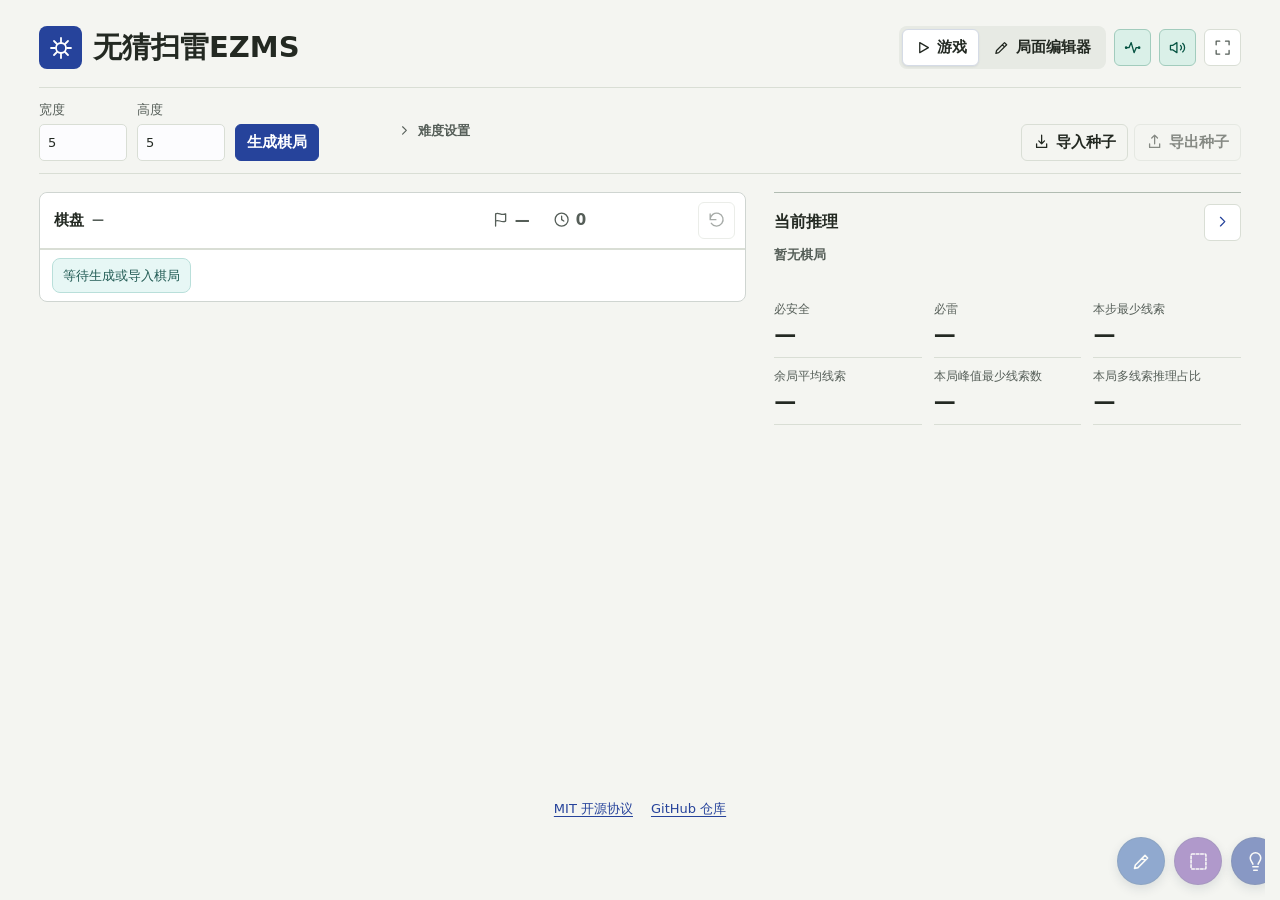
==== index.html @ 45120bab "修复推导取界代入与求解后刷新" ====
<!doctype html>
<html lang="zh-CN">
<head>
  <meta charset="utf-8">
  <meta name="viewport" content="width=device-width, initial-scale=1, viewport-fit=cover">
  <meta http-equiv="Cache-Control" content="no-store">
  <title>无猜扫雷EZMS</title>
  <link rel="icon" type="image/svg+xml" href="favicon.svg">
  <link rel="stylesheet" href="styles.css?v=20261128-3">
  <link rel="stylesheet" href="game-motion.css?v=20261127-2">
  <script defer src="region-selection.js?v=20261127-8"></script>
  <script defer src="radial-layout.js?v=20261127-10"></script>
  <script defer src="engine.js?v=20261128-1"></script>
  <script defer src="proof-format.js?v=20261128-1"></script>
  <script defer src="board-input.js?v=20261127-13"></script>
  <script defer src="position-seed.js?v=20261126-3"></script>
  <script defer src="game-feedback.js?v=20261126-8"></script>
  <script defer src="game-fullscreen.js?v=20261126-10"></script>
  <script defer src="app.js?v=20261128-7"></script>
</head>
<body>
  <svg class="symbols" xmlns="http://www.w3.org/2000/svg" aria-hidden="true">
    <symbol id="mine" viewBox="0 0 24 24"><circle cx="12" cy="12" r="5"/><path d="M12 2v4m0 12v4M2 12h4m12 0h4M5 5l3 3m8 8 3 3M5 19l3-3m8-8 3-3"/></symbol>
    <symbol id="flag" viewBox="0 0 24 24"><path d="M5 21V4c4-3 8 3 14 0v10c-6 3-10-3-14 0"/></symbol>
    <symbol id="undoIcon" viewBox="0 0 24 24"><path d="M9 14 4 9l5-5M4 9h10.5a5.5 5.5 0 0 1 0 11H11"/></symbol>
    <symbol id="redoIcon" viewBox="0 0 24 24"><path d="m15 14 5-5-5-5m5 5H9.5a5.5 5.5 0 0 0 0 11H13"/></symbol>
    <symbol id="restartIcon" viewBox="0 0 24 24"><path d="M3 12a9 9 0 1 1 1.6 5.1M3 4v8h8"/></symbol>
    <symbol id="hintIcon" viewBox="0 0 24 24"><path d="M9 18h6m-5 4h4m-5-7c0-2-3-3-3-7a6 6 0 1 1 12 0c0 4-3 5-3 7"/></symbol>
    <symbol id="play" viewBox="0 0 24 24"><path d="m8 5 12 7-12 7Z"/></symbol>
    <symbol id="clock" viewBox="0 0 24 24"><circle cx="12" cy="12" r="9"/><path d="M12 7v5l3 2"/></symbol>
    <symbol id="closeIcon" viewBox="0 0 24 24"><path d="m6 6 12 12M18 6 6 18"/></symbol>
    <symbol id="panelChevron" viewBox="0 0 24 24"><path d="M9 18l6-6-6-6"/></symbol>
    <symbol id="pen" viewBox="0 0 24 24"><path d="m4 20 4-1 11-11-3-3L5 16l-1 4Zm9-12 3 3"/></symbol>
    <symbol id="eye" viewBox="0 0 24 24"><path d="M2 12s4-6 10-6 10 6 10 6-4 6-10 6-10-6-10-6Z"/><circle cx="12" cy="12" r="2.5"/></symbol>
    <symbol id="formulaIcon" viewBox="0 0 24 24"><path d="M18 5H6l6 7-6 7h12"/></symbol>
    <symbol id="selectionIcon" viewBox="0 0 24 24"><rect x="3.5" y="3.5" width="17" height="17" rx="1" stroke-dasharray="3 2"/></symbol>
    <symbol id="selectionAddIcon" viewBox="0 0 24 24"><path d="M15 8H4v12h12v-8" stroke-dasharray="2.5 2"/><path d="M20 1v6m-3-3h6"/></symbol>
    <symbol id="selectionSubtractIcon" viewBox="0 0 24 24"><path d="M15 8H4v12h12v-8" stroke-dasharray="2.5 2"/><path d="M17 4h6"/></symbol>
    <symbol id="stepIcon" viewBox="0 0 24 24"><path d="m5 5 10 7-10 7V5Zm14 0v14"/></symbol>
    <symbol id="stopIcon" viewBox="0 0 24 24"><rect x="6" y="6" width="12" height="12"/></symbol>
    <symbol id="eraser" viewBox="0 0 24 24"><path d="m4 14 9-9a2 2 0 0 1 3 0l4 4a2 2 0 0 1 0 3l-7 7H9l-5-5Zm5-5 8 8M13 19h8"/></symbol>
    <symbol id="cursorIcon" viewBox="0 0 24 24"><path d="m4 4 7.07 17 2.51-7.39L21 11.07 4 4Z"/><path d="m13.5 13.5 6 6"/></symbol>
    <symbol id="importIcon" viewBox="0 0 24 24"><path d="M12 3v12m-4-4 4 4 4-4M5 15v5h14v-5"/></symbol>
    <symbol id="exportIcon" viewBox="0 0 24 24"><path d="M12 15V3m-4 4 4-4 4 4M5 15v5h14v-5"/></symbol>
    <symbol id="volumeOff" viewBox="0 0 24 24"><path d="m11 5-6 4H2v6h3l6 4zM16 9l5 6m0-6-5 6"/></symbol>
    <symbol id="volumeOn" viewBox="0 0 24 24"><path d="m11 5-6 4H2v6h3l6 4zm5 4a4 4 0 0 1 0 6m3-9a8 8 0 0 1 0 12"/></symbol>
    <symbol id="motionIcon" viewBox="0 0 24 24"><path d="M3 12h4l3-7 4 14 3-7h4"/><circle cx="3" cy="12" r="1"/><circle cx="21" cy="12" r="1"/></symbol>
  </svg>
  <div id="gameViewport">
  <main>
    <header>
      <h1><span class="game-emblem"><svg class="icon" aria-hidden="true"><use href="#mine"/></svg></span>无猜扫雷EZMS</h1>
      <div class="header-tools">
        <div class="mode-switch" role="group" aria-label="棋盘模式">
          <button id="gameMode" type="button" aria-pressed="true"><svg class="icon" aria-hidden="true"><use href="#play"/></svg>游戏</button>
          <button id="editMode" type="button" aria-pressed="false"><svg class="icon" aria-hidden="true"><use href="#pen"/></svg>局面编辑器</button>
        </div>
        <button id="motionToggle" class="icon-button" type="button" aria-label="动画效果" aria-pressed="true" title="关闭动画效果"><svg class="icon" aria-hidden="true"><use href="#motionIcon"/></svg></button>
        <button id="soundToggle" class="icon-button" type="button" aria-label="反馈音效" aria-pressed="true" title="关闭反馈音效"><svg class="icon" aria-hidden="true"><use href="#volumeOn"/></svg></button>
        <button id="fullscreenToggle" class="icon-button" type="button" aria-label="进入全屏" title="进入全屏" hidden><svg class="icon" viewBox="0 0 24 24" aria-hidden="true"><path d="M8 3H3v5m13-5h5v5m0 8v5h-5M8 21H3v-5"/></svg></button>
      </div>
      <span id="fullscreenStatus" role="status"></span>
    </header>

    <div class="setup-bar">
    <form id="settings" class="settings" autocomplete="off" novalidate aria-label="棋局设置">
      <label>宽度<input id="width" type="number" min="1" value="5" required></label>
      <label>高度<input id="height" type="number" min="1" value="5" required></label>
      <div class="form-actions"><button id="generate" class="primary" type="submit">生成棋局</button><button id="cancel" type="button" class="is-inactive" aria-hidden="true" disabled>取消</button></div>
      <div class="advanced" id="difficultySettings">
        <button id="difficultyToggle" type="button" aria-expanded="false" aria-controls="difficultyOptions"><svg class="icon" aria-hidden="true"><use href="#panelChevron"/></svg>难度设置</button>
        <div id="difficultyOptions" inert>
          <label title="整局各步骤经验证的最少线索数的平均值">平均最少线索下限<input id="minAverage" type="number" min="1" step="any"></label>
          <label title="最少需要三条或更多线索的步骤，占整条解法的比例">多线索步骤占比下限 (%)<input id="minMultiPercent" type="number" min="0" max="100" step="any"></label>
          <label title="至少有一步经验证需要这么多条线索">峰值线索数下限<input id="minPeakClues" type="number" min="1" step="1"></label>
        </div>
      </div>
    </form>
    <form id="editorSettings" class="settings editor-settings" autocomplete="off" aria-label="编辑器尺寸" hidden>
      <label>宽度<input id="editWidth" type="number" min="1" value="5" required></label>
      <label>高度<input id="editHeight" type="number" min="1" value="5" required></label>
      <div class="form-actions"><button type="submit">调整尺寸</button><button id="blankPosition" type="button">新建空白</button><button id="copyGamePosition" type="button">从游戏复制</button></div>
    </form>

    <div class="position-tools" role="group" aria-label="局面工具">
      <button type="button" id="importPosition"><svg class="icon" aria-hidden="true"><use href="#importIcon"/></svg>导入种子</button>
      <button type="button" id="exportPosition"><svg class="icon" aria-hidden="true"><use href="#exportIcon"/></svg>导出种子</button>
      <button type="button" id="playPosition" aria-describedby="draftMarkStatus" hidden><svg class="icon" aria-hidden="true"><use href="#play"/></svg>载入游戏</button>
    </div>
    <p id="draftMarkStatus" class="status" role="status" hidden></p>

    </div>
    <div class="layout">
      <section class="game" aria-label="扫雷棋盘">
        <div class="board-head">
          <div class="board-title"><span>棋盘</span><strong id="size">—</strong></div>
          <span class="counter" title="总雷数减去旗数"><svg class="icon" aria-hidden="true"><use href="#flag"/></svg><b id="remaining" aria-label="剩余雷数">—</b></span>
          <span id="gameTime" class="counter" title="用时（秒）"><svg class="icon" aria-hidden="true"><use href="#clock"/></svg><b id="time" aria-label="用时（秒）">0</b></span>
          <div id="markHistory" class="mark-history is-inactive" aria-hidden="true">
            <button type="button" id="undoMark" class="icon-button" title="撤销记号" aria-label="撤销记号"><svg class="icon" aria-hidden="true"><use href="#undoIcon"/></svg></button>
            <button type="button" id="redoMark" class="icon-button" title="重做记号" aria-label="重做记号"><svg class="icon" aria-hidden="true"><use href="#redoIcon"/></svg></button>
          </div>
          <button type="button" id="restart" class="icon-button" title="重开本局" aria-label="重开本局"><svg class="icon" aria-hidden="true"><use href="#restartIcon"/></svg></button>
          <div id="editTools" class="edit-tools" role="group" aria-label="编辑格子" hidden>
            <div class="mode-switch" role="group" aria-label="摆局方式">
              <button type="button" data-draft="mine" aria-pressed="true"><svg class="icon" aria-hidden="true"><use href="#mine"/></svg>标雷</button>
              <button type="button" data-draft="numbers" aria-pressed="false"><svg class="icon" aria-hidden="true"><use href="#formulaIcon"/></svg>标数字</button>
            </div>
            <div id="mineTools" class="edit-tools">
            <button type="button" data-edit="mine" aria-pressed="true"><svg class="icon" aria-hidden="true"><use href="#mine"/></svg>雷位</button>
            <button type="button" data-edit="open" aria-pressed="false"><svg class="icon" aria-hidden="true"><use href="#eye"/></svg>开格</button>
            <button type="button" data-edit="flag" aria-pressed="false"><svg class="icon" aria-hidden="true"><use href="#flag"/></svg>旗标</button>
            </div>
            <div id="numberTools" class="number-tools" hidden>
              <label>总雷数<input id="draftMines" type="number" autocomplete="off" min="0" step="1" value="0"></label>
              <div id="digitPalette" class="digit-palette" role="group" aria-label="填入数字"></div>
            </div>
          </div>
        </div>
        <div class="board-scroll" hidden>
          <div id="board" class="board" aria-label="棋盘格子" hidden></div>
        </div>
        <footer class="board-footer" tabindex="-1" aria-label="本轮状态">
          <div id="searchCard" class="board-card search-card" hidden>
            <div class="search-summary">
              <p id="status" class="status" role="status" tabindex="0"></p>
              <button id="useCandidate" type="button" aria-describedby="status candidateShortfall" disabled>停止并采用候选</button>
            </div>
            <p id="candidateShortfall" class="status" role="status" hidden></p>
          </div>
          <div id="operationCard" class="board-card operation-card">
            <p id="operationText" class="status" role="status">等待生成或导入棋局</p>
            <div id="operationRound" class="operation-round" hidden>
              <div class="round-feedback">
                <p id="roundText" class="status" role="status"></p>
                <progress id="roundProgress" max="1" value="0" aria-label="本轮确认进度"></progress>
              </div>
              <button type="button" id="commitMarks" class="primary" hidden disabled>开格并插旗</button>
            </div>
          </div>
          <dl id="selectionReadout" class="board-card selection-readout" tabindex="0" aria-label="选区信息" hidden>
            <div><dt>选区</dt><dd id="selectionTerms"></dd></div>
            <div><dt>=</dt><dd id="selectionBounds" aria-live="polite" aria-label="可能的加权雷数"></dd></div>
          </dl>
        </footer>
      </section>

      <aside class="reason-slot" aria-label="推导与推理指标">
        <button id="openReasonPanel" type="button" class="icon-button" title="展开当前推理" aria-label="展开当前推理" aria-controls="reasonStatus" aria-expanded="false" inert><svg class="icon" aria-hidden="true"><use href="#panelChevron"/></svg></button>
        <div class="reason-fold"><div class="reason-content">
        <section id="reasonStatus" class="reason-status" aria-labelledby="reason-status-title">
          <div class="reason-status-head"><h2 id="reason-status-title">当前推理</h2><div class="reason-panel-tools"><button id="expandPosition" type="button" hidden><svg class="icon" aria-hidden="true"><use href="#eye"/></svg>开扩</button><button type="button" class="icon-button" data-collapse-reason title="折叠当前推理" aria-label="折叠当前推理" aria-controls="reasonStatus" aria-expanded="true"><svg class="icon" aria-hidden="true"><use href="#panelChevron"/></svg></button></div></div>
          <p id="currentStatus" class="status" role="status">暂无棋局</p>
          <dl class="metrics current-metrics">
            <div><dt>必安全</dt><dd id="currentSafe">—</dd></div>
            <div><dt>必雷</dt><dd id="currentMines">—</dd></div>
            <div><dt id="currentClueLabel" title="红标作为已知条件，不计入线索数">本步最少线索</dt><dd id="currentClues">—</dd></div>
            <div><dt title="从当前盘面和已确认红标出发，各剩余推导步骤最少线索数的平均值">余局平均线索</dt><dd id="averageClues">—</dd></div>
            <div><dt title="从初始盘面无猜通关的回放中，各步最少线索数的最大值">本局峰值最少线索数</dt><dd id="peakClues">—</dd></div>
            <div><dt title="从初始盘面无猜通关的回放中，最少需要 3 条或更多线索的步骤占比">本局多线索推理占比</dt><dd id="multiClueRatio">—</dd></div>
          </dl>
          <p id="verificationStatus" class="muted" role="status"></p>
        </section>
        <section id="proofPane" class="proof-pane" aria-labelledby="proof-title" inert>
          <div class="panel-head"><h2 id="proof-title">推导</h2><div class="reason-panel-tools"><button type="button" class="icon-button" data-collapse-reason title="折叠推导与推理指标" aria-label="折叠推导与推理指标" aria-controls="reasonStatus proofPane" aria-expanded="true"><svg class="icon" aria-hidden="true"><use href="#panelChevron"/></svg></button><button type="button" id="closeProof" class="icon-button" title="关闭推导" aria-label="关闭推导"><svg class="icon" aria-hidden="true"><use href="#closeIcon"/></svg></button></div></div>
          <div id="proof" class="proof" aria-live="polite"></div>
        </section>
        </div></div>
      </aside>
    </div>
    <footer class="site-footer" aria-label="项目信息">
      <a href="LICENSE" target="_blank" rel="license noopener">MIT 开源协议</a>
      <a href="https://github.com/Keye3Tuido/EZMS" target="_blank" rel="noopener">GitHub 仓库</a>
    </footer>
  </main>
  <dialog id="seedDialog" aria-labelledby="seedDialogTitle">
    <div class="dialog-head"><h2 id="seedDialogTitle"></h2><button type="button" id="closeSeedDialog" class="icon-button" title="关闭" aria-label="关闭种子窗口"><svg class="icon" aria-hidden="true"><use href="#closeIcon"/></svg></button></div>
    <form id="seedForm">
      <label>局面种子<textarea id="positionSeedText" rows="4" spellcheck="false" autocomplete="off" autocapitalize="off"></textarea></label>
      <p id="seedFeedback" class="status" role="status"></p>
      <div class="dialog-actions"><button type="button" id="copyPosition">复制种子</button><button type="submit" class="primary" id="confirmImport">导入</button></div>
    </form>
  </dialog>
  <nav id="toolDock" class="tool-dock" aria-label="棋盘工具">
    <button type="button" id="markMenu" class="orb launcher" title="蓝色记号（长按清空）" aria-label="蓝色记号" aria-expanded="false" aria-controls="markFlower"><svg class="icon" aria-hidden="true"><use href="#pen"/></svg></button>
    <button type="button" id="selectionMenu" class="orb launcher" title="选区（长按清空）" aria-label="选区" aria-expanded="false" aria-controls="selectionFlower"><svg class="icon" aria-hidden="true"><use href="#selectionIcon"/></svg></button>
    <button type="button" id="reasonMenu" class="orb launcher" title="推理工具" aria-label="推理工具" aria-expanded="false" aria-controls="reasonFlower"><svg class="icon" aria-hidden="true"><use href="#hintIcon"/></svg></button>
  </nav>
  <div id="reasonFlower" class="radial flower" role="group" aria-label="推理工具" inert>
    <svg class="radial-track" viewBox="-134 -138 268 240" aria-hidden="true"><defs><linearGradient id="reasonArc" gradientUnits="userSpaceOnUse" x1="-138" y1="0" x2="138" y2="0"><stop stop-color="#4d78ec"/><stop offset=".5" stop-color="#7758d2"/><stop offset="1" stop-color="#ce6260"/></linearGradient></defs><path id="reasonTrack" pathLength="1" stroke="url(#reasonArc)"/></svg>
    <button type="button" id="focus" class="orb petal" aria-pressed="false"><svg class="icon" aria-hidden="true"><use href="#hintIcon"/></svg><span>显示线索</span></button>
    <button type="button" id="hint" class="orb petal" aria-pressed="false"><svg class="icon" aria-hidden="true"><use href="#formulaIcon"/></svg><span>显示推导</span></button>
    <button type="button" id="answers" class="orb petal" aria-pressed="false"><svg class="icon" aria-hidden="true"><use href="#eye"/></svg><span>答案</span></button>
    <button type="button" id="apply" class="orb petal"><svg class="icon" aria-hidden="true"><use href="#stepIcon"/></svg>求解一步</button>
    <button type="button" id="solve" class="orb petal"><svg class="icon" aria-hidden="true"><use href="#play"/></svg><span>自动求解</span></button>
  </div>
  <div id="selectionFlower" class="radial selection-flower" role="group" aria-label="选区工具" inert>
    <svg class="radial-track" viewBox="-134 -138 268 240" aria-hidden="true"><defs><linearGradient id="selectionArc" gradientUnits="userSpaceOnUse" x1="-65" x2="65"><stop stop-color="#8c57c9"/><stop offset="1" stop-color="#e3b238"/></linearGradient></defs><path id="selectionTrack" pathLength="1" stroke="url(#selectionArc)"/></svg>
    <button type="button" id="selectionAdd" class="orb petal" aria-label="增加选区" title="增加选区" aria-pressed="false"><svg class="icon" aria-hidden="true"><use href="#selectionAddIcon"/></svg></button>
    <button type="button" id="selectionUndo" class="orb petal" aria-label="撤销选区" title="撤销选区" disabled><svg class="icon" aria-hidden="true"><use href="#undoIcon"/></svg></button>
    <button type="button" id="selectionRedo" class="orb petal" aria-label="重做选区" title="重做选区" disabled><svg class="icon" aria-hidden="true"><use href="#redoIcon"/></svg></button>
    <button type="button" id="selectionSubtract" class="orb petal" aria-label="减去选区" title="减去选区" aria-pressed="false"><svg class="icon" aria-hidden="true"><use href="#selectionSubtractIcon"/></svg></button>
  </div>
  <div id="markFlower" class="radial marking" role="group" aria-label="蓝色记号工具" inert>
    <svg class="radial-track" viewBox="-134 -138 268 240" aria-hidden="true"><defs><linearGradient id="inkArc" gradientUnits="userSpaceOnUse" x1="0" y1="-93" x2="0" y2="55"><stop stop-color="#398dbe"/><stop offset="1" stop-color="#6754d0"/></linearGradient><linearGradient id="redInkArc" gradientUnits="userSpaceOnUse" x1="-65" x2="65"><stop stop-color="#d67089"/><stop offset="1" stop-color="#9b1e42"/></linearGradient></defs><path id="inkTrack" stroke="url(#inkArc)"/><path id="redInkTrack" d="M -54 -26 Q -32 0 0 0 T 54 -26" pathLength="1" stroke="url(#redInkArc)"/></svg>
  </div>
  </div>
</body>
</html>
---- styles.css ----
:root {
  color-scheme: light;
  scrollbar-gutter: stable both-edges;
  font: 15px/1.5 system-ui, "Microsoft YaHei UI", sans-serif;
  background: #f4f5f1;
  color: #232922;
  --paper: #fff;
  --line: #d9ded5;
  --ink: #232922;
  --muted: #555e58;
  --green: #116653;
  --action: #26439b;
  --dock-right: max(16px, env(safe-area-inset-right));
  --dock-bottom: max(15px, env(safe-area-inset-bottom));
  --amber: #a56408;
  --red: #a32b44;
}
* { box-sizing: border-box; }
body { margin: 0; min-height: 100dvh; }
button, input, select { font: inherit; }
button, select, summary { cursor: pointer; }
button, input, select { color: var(--ink); }
[hidden] { display: none !important; }
.symbols { position: absolute; width: 0; height: 0; overflow: hidden; }
.icon { width: 1.15em; height: 1.15em; fill: none; stroke: currentColor; stroke-width: 1.8; stroke-linecap: round; stroke-linejoin: round; flex: none; }
main { padding: 26px 24px 42px; margin: 0 auto; }
header { display: flex; justify-content: space-between; align-items: center; flex-wrap: wrap; gap: 14px; padding-bottom: 19px; }
h1 { display: flex; align-items: center; gap: 11px; margin: 0; font-size: 28px; line-height: 1.2; }
h1 .icon { color: var(--green); }
button { min-height: 37px; display: inline-flex; align-items: center; justify-content: center; gap: 6px; padding: 6px 11px; border: 1px solid var(--line); border-radius: 6px; background: var(--paper); font-weight: 600; }
button:hover:not(:disabled) { background-color: #eaf1ee; border-color: #afc4bb; }
button[aria-pressed="true"] { color: #075443; background: #daf0e8; border-color: #a2ccbd; }
button:disabled { cursor: default; opacity: .52; }
:focus-visible { outline: 2px solid #0e7e63; outline-offset: 2px; }
.settings { display: grid; grid-template-columns: repeat(2, minmax(62px, 1fr)) auto; align-items: end; gap: 10px; padding: 15px; background: var(--paper); border: 1px solid var(--line); border-radius: 8px; }
label { display: grid; gap: 4px; min-width: 0; color: var(--muted); font-size: 13px; }
input, select { width: 100%; min-width: 0; height: 37px; background: #f9fbfa; border: 1px solid var(--line); border-radius: 5px; padding: 5px 8px; }
input:disabled, select:disabled { color: #61736b; background: #edf1ee; }
.primary { background: var(--green); border-color: var(--green); color: white; white-space: nowrap; }
.primary:hover:not(:disabled) { background: #084838; border-color: #084838; }
.form-actions { display: flex; gap: 5px; }
.settings:not(.editor-settings) .form-actions { min-width: 140px; }
.settings:not(.editor-settings) .form-actions > button { flex: 1; }
.mode-switch, .position-tools, .edit-tools, .dialog-actions { display: flex; flex-wrap: wrap; gap: 6px; }
.position-tools { margin-top: 10px; }
.editor-settings .form-actions { flex-wrap: wrap; }
.edit-tools { flex-basis: 100%; }
dialog { width: min(540px, calc(100% - 24px)); padding: 16px; border: 1px solid var(--line); border-radius: 8px; background: var(--paper); color: var(--ink); }
dialog::backdrop { background: #222b2766; }
.dialog-head { display: flex; justify-content: space-between; align-items: center; gap: 8px; margin-bottom: 12px; }
.dialog-head h2 { margin: 0; font-size: 18px; }
.dialog-actions { justify-content: flex-end; }
dialog textarea { width: 100%; padding: 8px; border: 1px solid var(--line); border-radius: 5px; resize: vertical; font: 13px/1.5 monospace; overflow-wrap: anywhere; }
dialog .status { margin: 7px 0; }
.advanced { grid-column: 1 / -1; font-size: 13px; color: var(--muted); }
.advanced div { display: grid; grid-template-columns: repeat(3,minmax(0,1fr)); gap: 10px; margin-top: 8px; }
.settings-note { margin: 4px 0 0; color: var(--muted); font-size: 12px; }
.status { min-height: 1.5em; color: var(--muted); font-size: 13px; margin: 12px 0; overflow-wrap: anywhere; }
.status[data-tone="success"] { color: var(--green); }
.status[data-tone="error"] { color: var(--red); }
.layout { display: grid; grid-template-columns: minmax(0,1fr) minmax(275px, .53fr); gap: 24px; align-items: start; }
.game { min-width: 0; background: #e8eeeb; border: 1px solid var(--line); border-radius: 8px; }
.board-head { min-height: 56px; padding: 8px 10px 8px 14px; display: flex; align-items: center; flex-wrap: wrap; gap: 7px; border-bottom: 1px solid var(--line); background: #f6f9f7; border-radius: 8px 8px 0 0; }
.board-head strong { margin-right: auto; font-variant-numeric: tabular-nums; }
.counter { display: inline-flex; justify-content: center; align-items: center; gap: 5px; min-width: 54px; color: var(--muted); font-variant-numeric: tabular-nums; }
.counter b { min-width: 3ch; text-align: start; }
.icon-button { width: 37px; padding: 0; color: var(--muted); }
.axis { display: grid; place-items: center; color: var(--muted); font-weight: 700; }
.cell { min-width: 0; min-height: 0; padding: 0; border: 1px solid #adbbb4; font-weight: 800; font-variant-numeric: tabular-nums; user-select: none; touch-action: manipulation; }
.cell.covered { background: #cbd8d2; border-bottom: 2px solid #a7b8af; }
.cell.edit-mine { color: #9c2440; background: #f5d8df; border-color: #c98d9c; }
.cell.edit-mine:hover { background: #f1c6d1; }
.cell .edit-flag { position: absolute; top: 0; right: 0; width: 40%; height: 40%; display: grid; place-items: center; }
.cell.open { background: #f7faf8; border-color: #d2ddd7; }
.cell.first.open { box-shadow: inset 0 0 0 1px #92b8a9; }
.cell.flagged { color: var(--red); }
.cell.wrong { color: var(--red); background: #f9dce2; border-color: #d58294; }
.cell.n1 { color: #1c64a5; }
.cell.n2 { color: #1a7549; }
.cell.n3 { color: #b13f31; }
.cell.n4 { color: #583791; }
.cell.n5 { color: #8d3328; }
.cell.n6 { color: #0c7178; }
.cell.n7 { color: #433d32; }
.cell.n8 { color: #60696b; }
.cell.clue, .clue-total { outline: 2px solid var(--amber); outline-offset: -2px; background: #fff1c8; }
.cell:focus-visible { z-index: 1; outline: 2px solid #143e96; outline-offset: -2px; }
#totalMines { border-radius: 4px; }
aside { min-width: 0; }
aside section { border-top: 2px solid #b0c2b9; padding-top: 11px; }
aside section + section { margin-top: 20px; }
h2 { font-size: 16px; margin: 0 0 8px; }
.metrics { margin: 0; }
.metrics div { display: flex; justify-content: space-between; gap: 8px; border-bottom: 1px solid var(--line); padding: 6px 0; }
.metrics dt, .muted { color: var(--muted); }
.metrics dd { margin: 0; text-align: right; font-variant-numeric: tabular-nums; font-weight: 700; }
.muted { margin: 7px 0 0; font-size: 12px; }
.hint-actions { display: grid; grid-template-columns: 1fr 1fr; gap: 5px; }
.hint-actions button { min-width: 0; padding-inline: 6px; }
.proof { margin-top: 12px; min-width: 0; font-size: 13px; }
.proof-card { overflow: hidden; background: var(--paper); border: 1px solid var(--line); border-radius: 8px; }
.proof-top { padding: 12px 14px; background: #edf1ee; }
.proof-top.safe { color: #0c5d4b; background: #e3f3eb; }
.proof-top.mine { color: #81253b; background: #f8e8ec; }
.proof-top h3 { margin: 0; font-size: 19px; }
.proof-top .targets { margin-top: 7px; }
.proof-body { padding: 11px 14px 13px; }
.proof-caption { margin: 0 0 8px; color: var(--muted); font-weight: 650; }
.proof-chips, .formula { display: flex; flex-wrap: wrap; align-items: center; gap: 4px; }
.proof-chips { max-height: 115px; overflow: auto; }
.proof-cell { min-height: 0; padding: 2px 6px; border-radius: 5px; font: 600 12px/1.35 ui-monospace, "Microsoft YaHei UI", monospace; }
.proof-cell:hover { border-color: currentColor; }
.clues .proof-cell, .proof-note .proof-cell { background: #fff3d5; border-color: #e6cf9c; color: #6c410a; }
.targets .proof-cell { color: inherit; border-color: #a4bfb5; }
.mine .targets .proof-cell { border-color: #d4a2af; }
.proof-detail { padding-top: 9px; margin-top: 10px; border-top: 1px solid var(--line); }
.proof-steps { margin: 9px 0 0; padding: 0 0 0 24px; list-style: none; }
.proof-line { position: relative; padding: 4px 0; }
.equation-number { display: inline-block; min-width: 1.25em; height: 1.25em; padding-inline: .13em; border: 1px solid currentColor; border-radius: 1em; text-align: center; font: 600 10px/1.1 ui-monospace, monospace; font-variant-numeric: tabular-nums; }
.equation-marker { position: absolute; inset-inline-end: 100%; margin-inline-end: 3px; top: 8px; color: var(--muted); }
.equation-ref { white-space: nowrap; }
.proof-detail h4 { margin: 8px 0 4px; font-size: 13px; }
.formula { display: inline-flex; font-size: 15px; font-weight: 600; font-variant-numeric: tabular-nums; vertical-align: baseline; }
.formula-term { display: inline-flex; align-items: baseline; gap: 3px; }
.formula .proof-cell { color: #233e5c; background: #f0f5fb; font-size: 13px; overflow-wrap: anywhere; }
.proof-line .clue-region { gap: 3px; padding: 0; border: 0; background: transparent; }
.clue-coordinate { display: inline-grid; place-items: center; min-inline-size: 2.2em; block-size: 2.2em; padding-inline: .3em; border: 1px solid currentColor; border-radius: 50%; white-space: nowrap; }
.formula.clue-equation { padding: 2px 6px; border: 1px solid #be8b24; border-radius: 3px; background: #fff6dc; }
.clue-equation .proof-cell { background: transparent; }
.clue-region:hover .clue-coordinate, .clue-region:focus-visible .clue-coordinate { background: #f6e4ad; }
.formula .operator { white-space: nowrap; }
.formula.formula-chain { display: grid; gap: 3px; }
.formula-chain-row { display: grid; grid-template-columns: 1em minmax(0,1fr); align-items: baseline; gap: 4px; }
.formula-chain-expression { display: flex; flex-wrap: wrap; align-items: baseline; gap: 4px; overflow-wrap: anywhere; }
.formula-chain-expression .formula-term { min-width: 0; }
.formula-chain + .proof-note { display: inline-block; }
.proof-note { margin-inline-start: 9px; color: var(--muted); font-size: 11px; }
.proof-note .proof-cell { padding: 0 3px; font-size: inherit; }
.proof-note .cancellation-chip { background: #f0f3f5; border-color: #c2ccd3; color: #4c5b65; }
.proof-note .cancellation-chip[aria-pressed="true"] { background: #e1eaf4; border-color: #235ec1; color: #153e79; }

@media (max-width: 760px) {
  main { padding: 17px 12px 28px; }
  .settings { grid-template-columns: repeat(2,minmax(0,1fr)); }
  .form-actions { grid-column: 1 / -1; }
  .primary { flex: 1; }
  .layout { grid-template-columns: minmax(0,1fr); gap: 16px; }
}
@media (max-width: 420px) {
  .advanced div { grid-template-columns: repeat(2,minmax(0,1fr)); }
  .board-head { gap: 4px; padding-left: 7px; }
  .board-head strong { font-size: 13px; }
  .counter { min-width: 42px; }
}

.layout { --stage: max(240px, calc(100dvh - 315px)); }
.cell { position: relative; }
.cell.covered:not(.flagged) { touch-action: pan-x pan-y; }
.mark-history button { touch-action: none; }
.mark-history .icon { pointer-events: none; }
.board-proof { position: absolute; inset: 0; z-index: 2; width: 100%; height: 100%; overflow: visible; pointer-events: none; fill: none; stroke-linecap: round; stroke-linejoin: round; }
.board-proof path { vector-effect: non-scaling-stroke; }
.board-ink { position: absolute; inset: 0; z-index: 2; width: 100%; height: 100%; pointer-events: none; fill: none; stroke-linecap: round; stroke-linejoin: round; }
.board-ink .red { stroke: #b71b41; }
.board-ink .blue { stroke: #1753b2; }
.board:not(.writing-ink) :is(.open,.flagged) { touch-action: none; }
.board.flag-dragging, .board.flag-dragging * { touch-action: none; }
.drag-flag { position: fixed; top: 0; left: 0; z-index: 20; pointer-events: none; padding: 6px; border-radius: 6px; background: #fff; color: #a51234; box-shadow: 0 2px 12px #0c2e2833; }
.board.writing-ink .cell { cursor: crosshair; touch-action: none; }
.board.writing-ink .cell.open { cursor: default; }
.ink-glyph { fill: none; stroke: currentColor; stroke-width: 1.4; stroke-linecap: round; stroke-linejoin: round; pointer-events: none; }
.cell > .ink-glyph { position: absolute; z-index: 2; top: 50%; left: 50%; width: 70%; height: 70%; transform: translate(-50%, -50%); color: #1753b2; }
.ink-rank { color: #124baa; }
.archived-note { position: absolute; z-index: 2; top: 1px; left: 25%; width: max(5px, calc(var(--tile) * .19)); transform: translateX(-50%); fill: none; stroke: #195c39; stroke-width: 1.7; stroke-linecap: round; pointer-events: none; }
.ink-rank { position: absolute; right: 2px; bottom: 2px; font: 700 .59em/1 system-ui,sans-serif; pointer-events: none; }
.mark-history { display: flex; gap: 3px; }
.is-inactive { visibility: hidden; pointer-events: none; }
.reason-status { padding: 8px 0; }
aside .proof-pane { padding: 0; border: 1px solid var(--line); border-radius: 8px; background: var(--paper); }
.panel-head { min-height: 55px; padding: 6px 8px 6px 12px; border-bottom: 1px solid var(--line); display: flex; justify-content: space-between; align-items: center; }
.panel-head h2 { margin: 0; }
.proof { margin: 0; max-height: var(--stage); min-height: 45px; overflow: auto; overscroll-behavior: contain; }
.proof-pending { margin: 12px; color: var(--muted); }
.proof-card { border: 0; border-radius: 0; }
.proof-top { padding: 8px 12px; }
.proof-top h3 { font-size: 15px; }
.proof-chips.targets { gap: 7px; }
.proof-chips.targets .proof-cell { display: block; max-width: 100%; overflow-wrap: anywhere; text-align: left; }
.targets.safe { color: #075e4b; }
.targets.mine { color: #8f2541; }
.proof-line { padding-inline: 4px; border-radius: 4px; }
.proof-line.conclusion-safe { background: #dff2e9; border-left: 3px solid #168971; }
.proof-line.conclusion-mine { background: #f8e4eb; border-left: 3px solid #a32b44; }
.proof-line.conclusion-safe.conclusion-mine { background-color: #f1eeec; border-left-color: #168971; border-right: 3px solid #a32b44; }
.proof-line.proof-active { background-image: linear-gradient(#4067a81f,#4067a81f); box-shadow: inset 0 0 0 1px #4067a8; }
.proof-line, .proof-cell { touch-action: manipulation; }
.proof-line .proof-cell { max-width: 100%; }
.formula-term { max-width: 100%; }

.tool-dock { position: fixed; z-index: 8; bottom: var(--dock-bottom); right: var(--dock-right); display: flex; gap: 9px; pointer-events: none; }
.tool-dock button { pointer-events: auto; }
.orb { --diameter: 48px; position: relative; width: var(--diameter); height: var(--diameter); min-height: 0; padding: 2px; border-radius: 50%; font-size: 12px; line-height: 1.05; touch-action: manipulation; user-select: none; }
.tool-dock .launcher { --face: #217466; --hover: #155c51; color: #fff; border-color: #152c332e; background: var(--face); box-shadow: 0 4px 11px #182c4638; }
.tool-dock #markMenu { --face: #3465b0; --hover: #28528f; touch-action: none; }
.tool-dock #markMenu[data-red-pen] { --face: #a22648; --hover: #841b39; --hold-ink: #b52c50; --hold-track: #efbcc9; }
.tool-dock .launcher:is(:hover,[aria-expanded="true"]):not(:disabled) { background-color: var(--hover); }
.launcher .icon { width: 21px; height: 21px; }
.radial .petal { --face: #eaf5ee; --hover: #d5ece0; --diameter: 52px; flex-direction: column; gap: 3px; color: #174e46; border-color: #a9c7ba; font-size: 11px; white-space: nowrap; }
.radial .petal[aria-pressed="true"] { --face: #c2e6d6; --hover: #b5ddcb; }
.radial .petal .icon { width: 17px; height: 17px; }
.radial .black { --face: #303842; --hover: #414d5a; color: white; border-color: #303842; }
.radial .black .icon { width: 19px; height: 19px; }
.radial .mark-option { --x: 0px; --y: 0px; --face: #eff5ff; --hover: #dce9ff; --diameter: 44px; color: #204f97; border-color: #a9bfdf; font: 650 19px/1 'Arial Rounded MT Bold', Arial, sans-serif; }
.radial .mark-option[aria-pressed="true"] { --face: #3465b0; --hover: #28528f; color: white; border-color: #284e8d; }
.radial[data-red-pen] .mark-option { --face: #fff0f3; --hover: #f8dce5; color: #9b1e42; border-color: #e3a5b7; }
.radial[data-red-pen] .mark-option[aria-pressed="true"] { --face: #a22648; --hover: #841b39; color: white; border-color: #841b39; }
.radial .mark-option:is([data-ink="+"],[data-ink="−"]) { touch-action: none; }
.mark-option .ink-glyph { width: 20px; height: 20px; }
.mark-option sub { position: absolute; bottom: 6px; right: 5px; font-size: .59em; }
.holding::after {
  content: ''; position: absolute; inset: -5px; border-radius: inherit; pointer-events: none;
  background: conic-gradient(var(--hold-ink, #275ed4) var(--hold-progress, 0deg), var(--hold-track, #c0d1f5) 0);
  mask: radial-gradient(farthest-side, transparent calc(100% - 4px), black calc(100% - 3px));
}

main {
  display: flex;
  flex-direction: column;
  min-height: 100dvh;
  max-width: 1600px;
  padding-bottom: max(82px, env(safe-area-inset-bottom));
}
main > * { flex-shrink: 0; }
.site-footer {
  display: flex;
  flex-wrap: wrap;
  justify-content: center;
  gap: 8px 18px;
  margin-top: auto;
  padding-top: 20px;
  font-size: 13px;
}
.site-footer a { color: var(--action); text-underline-offset: 3px; }
header { padding-bottom: 18px; }
h1 { font-size: 29px; font-weight: 850; }
.game-emblem { display: grid; place-items: center; width: 43px; height: 43px; border-radius: 8px; color: #fff; background: var(--action); }
h1 .game-emblem .icon { width: 24px; height: 24px; color: inherit; }
.header-tools { display: flex; flex-wrap: wrap; gap: 8px; align-items: center; }
.mode-switch { flex-wrap: nowrap; gap: 2px; padding: 3px; background: #e7eae4; border-radius: 8px; }
.mode-switch button { min-height: 34px; background: transparent; border-color: transparent; white-space: nowrap; }
.mode-switch button[aria-pressed="true"] { color: var(--ink); background: var(--paper); border-color: #d5dbe6; box-shadow: 0 1px 2px #18224515; }

.primary { background: var(--action); border-color: var(--action); }
.primary:hover:not(:disabled) { background: #19347e; border-color: #19347e; }
.setup-bar { display: flex; flex-wrap: wrap; justify-content: space-between; align-items: end; gap: 9px 18px; padding: 12px 0; margin-bottom: 18px; border-block: 1px solid var(--line); }
.settings { position: relative; grid-template-columns: repeat(2,minmax(60px,88px)) auto minmax(0,1fr); background: transparent; border: 0; padding: 0; }
.advanced { grid-column: auto; align-self: center; z-index: 4; }
#difficultyToggle { padding: 6px 8px; background: transparent; border-color: transparent; color: inherit; }
#difficultyToggle:hover { background: #e3ede7; }
#difficultyToggle[aria-expanded='true'] .icon { rotate: 90deg; }
#difficultyOptions {
  position: absolute;
  z-index: 8;
  top: calc(100% + 7px);
  inset-inline-start: 0;
  width: min(100%, 620px);
  margin: 0;
  padding: 14px;
  border: 1px solid var(--line);
  border-radius: 8px;
  background: var(--paper);
  box-shadow: 0 16px 38px #18224524, 0 2px 8px #18224512;
}
input, select { background: #fcfcfe; }
.position-tools { margin: 0; }
#draftMarkStatus { flex-basis: 100%; margin: 0; }
.position-tools button { background: transparent; }
.position-tools button:hover:not(:disabled) { background: var(--paper); }
.layout {
  --reason-gap: clamp(14px, 3%, 28px);
  --reason-width: max(310px, calc((100% - var(--reason-gap)) * .39759));
  gap: var(--reason-gap);
  grid-template-columns: minmax(0, 1fr) minmax(0, var(--reason-width));
}
.game { background: var(--paper); border-color: #cfd5d1; overflow: hidden; }
.board-head { background: var(--paper); padding-block: 9px; }
.board-title { display: flex; align-items: center; gap: 8px; margin-inline-end: auto; font-weight: 750; }
.board-title strong { color: var(--muted); font-size: 12px; font-weight: 600; }
.board-scroll {
  --board-pad-top: 18px;
  --board-pad-bottom: 24px;
  --board-pitch-limit: 22cqw;
  container-type: inline-size;
  overflow: auto;
  min-height: 150px;
  max-height: var(--stage);
  padding: var(--board-pad-top) 12px var(--board-pad-bottom);
  background: #e7ebef;
}
.board {
  --axis-min: 22px;
  --axis-scale: .4;
  --board-height: calc(var(--stage) - var(--board-pad-top) - var(--board-pad-bottom));
  /* 每格含一个间隙。宽高分别为坐标轴和方格留空间，超大棋盘可滚动。 */
  --pitch: max(12px, min(
    var(--board-pitch-limit),
    calc((100cqw - var(--axis-min)) / var(--cols)),
    calc(100cqw / (var(--cols) + var(--axis-scale))),
    calc((var(--board-height) - var(--axis-min)) / var(--rows)),
    calc(var(--board-height) / (var(--rows) + var(--axis-scale)))
  ));
  --axis: max(var(--axis-min), calc(var(--pitch) * var(--axis-scale)));
  --grid-gap: calc(var(--pitch) * .067);
  --tile: calc(var(--pitch) - var(--grid-gap));
  position: relative;
  isolation: isolate;
  display: grid;
  grid-template-columns: var(--axis) repeat(var(--cols),var(--tile));
  grid-template-rows: var(--axis);
  grid-auto-rows: var(--tile);
  gap: var(--grid-gap);
  width: max-content;
  margin: 0 auto;
}
.axis { font-size: max(10px, calc(var(--pitch) * .185)); }
.cell { --press: .92; border-radius: max(2px, calc(var(--tile) * .09)); font-size: max(5px, calc(var(--tile) * .375)); }
.cell .icon { width: min(80%, calc(var(--tile) * .375)); height: min(80%, calc(var(--tile) * .375)); }
.cell.covered { background: #c6d0e4; border: 1px solid #98a7c1; box-shadow: inset 0 -3px #aab8d2; }
.cell.covered:hover:not(:is(.clue,.edit-mine,.target-safe,.target-mine,.proof-preview)) { background: #d6dfef; }
.cell.open { background: #fff; border-color: #c8d1df; }
.cell.open:hover:not(:is(.clue,.edit-mine,.target-safe,.target-mine,.proof-preview)) { background: #f1f5ff; }
.cell.first.open { box-shadow: inset 0 0 0 1px #a6b5cf; }
.cell.flagged:not(.edit-mine) { color: #a02443; }
.cell.flagged > .icon { fill: #b73f5b32; }
.board-footer { display: grid; justify-items: start; grid-template-columns: minmax(0,1fr); gap: 8px; padding: 8px 12px; border-top: 1px solid var(--line); }
.board-footer:not(:has(> :not([hidden]))) { padding: 0; border: 0; }
.board-footer:focus { outline: none; }
.board-card {
  inline-size: fit-content;
  max-inline-size: 100%;
  min-inline-size: 0;
  padding: 7px 10px;
  border: 1px solid var(--card-line);
  border-radius: 8px;
  background: var(--card-bg);
  color: var(--card-ink);
  overflow-wrap: anywhere;
}
.board-card .status { min-height: 0; margin: 0; color: inherit; }
.board-card .status[data-tone='success'] { color: var(--green); }
.board-card .status[data-tone='error'] { color: var(--red); }
.search-card { --card-bg: #fff7db; --card-line: #e8d698; --card-ink: #614b1a; }
.operation-card { --card-bg: #e7f7f5; --card-line: #b9dfda; --card-ink: #235c55; }
.selection-readout { --card-bg: #f4effb; --card-line: #d9c9ec; --card-ink: #33234a; }
.search-summary { display: grid; grid-template-columns: minmax(0,1fr); align-items: center; gap: 8px; }
.search-summary:has(#useCandidate:not(:disabled)) { grid-template-columns: minmax(0,1fr) auto; }
.operation-round { display: flex; flex-wrap: wrap; align-items: center; gap: 4px 8px; }
#status, .round-feedback { min-inline-size: 0; }
#candidateShortfall { margin-top: 3px; color: #804920; font-weight: 600; }
:where(#useCandidate, #commitMarks) { font-size: 13px; }
#useCandidate:disabled { display: none; }
#operationText:not([hidden]) + .operation-round { margin-top: 4px; }
.selection-readout { margin: 0; font: 600 13px/1.45 ui-monospace, Consolas, monospace; }
.selection-readout > div { display: grid; grid-template-columns: 2.25em minmax(0,1fr); gap: 4px; padding-block: 1px; }
.selection-readout dt { color: #604877; }
.selection-readout dd { margin: 0; max-block-size: 4lh; overflow: auto; scrollbar-width: thin; }
.selection-token { display: inline-block; max-width: 100%; padding-inline: 4px; border-radius: 4px; color: #482368; background: #e9dcf8; }
.selection-token.negative { color: #674b0b; background: #faecc0; }
.selection-token.clue-token { min-inline-size: 1.7em; border: 1px solid currentColor; border-radius: 50%; text-align: center; white-space: nowrap; }
.selection-token:is(:hover,:focus-visible) { outline: 1px solid currentColor; outline-offset: -1px; }

#roundText[data-complete] { color: var(--green); font-weight: 680; }
#operationText[data-tone='rejected'] { color: #8e1634; font-weight: 750; }
#roundProgress { display: block; appearance: none; width: min(100%,14rem); height: 4px; margin-top: 6px; overflow: hidden; border: 0; border-radius: 3px; background: #e6eae4; }
#roundProgress::-webkit-progress-bar { background: transparent; }
#roundProgress::-webkit-progress-value { background: #a8425b; border-radius: inherit; }
#roundProgress::-moz-progress-bar { background: #a8425b; border-radius: inherit; }
#roundProgress[data-complete]::-webkit-progress-value { background: var(--green); }
#roundProgress[data-complete]::-moz-progress-bar { background: var(--green); }
.tile-effect { position: absolute; inset: 0; border-radius: inherit; pointer-events: none; }
.tile-effect[data-effect='ink'] { background: #b91d4233; box-shadow: inset 0 0 0 2px #af1d42; }
.tile-effect[data-effect='blue'] { background: #2255bd38; box-shadow: inset 0 0 0 2px #2255bd; }
.tile-effect[data-effect='rejected'] { z-index: 3; inset: -1px; box-shadow: inset 0 0 0 3px #ac153b, 0 0 0 1px #fff; }
.tile-effect[data-effect='rejected']::after { content: '!'; position: absolute; top: 0; right: 0; width: clamp(9px, calc(var(--tile) * .36), 18px); aspect-ratio: 1; display: grid; place-items: center; border-radius: 3px; background: #ac153b; color: #fff; font: 800 clamp(8px, calc(var(--tile) * .28), 13px)/1 system-ui, sans-serif; }
.tile-effect[data-effect='open'] { background: #c6d0e4; box-shadow: inset 0 0 0 1px #98a7c1, inset 0 -3px #aab8d2; }
.cell.edit-mine { background: #f5d8df; border-color: #c98d9c; }
.cell.clue { background: #fff1c8; }
.cell.target-safe:not(.proof-preview) { outline: 3px solid #168971; outline-offset: -3px; background: repeating-linear-gradient(135deg,#16897120 0 2px,transparent 2px 7px), #d3ede1; box-shadow: inset 0 -3px #16897140; }
.cell.target-mine:not(.proof-preview) { outline: 3px solid #a32b44; outline-offset: -3px; background: repeating-linear-gradient(45deg,#a32b4424 0 2px,transparent 2px 7px), #f7e0e5; box-shadow: inset 0 -3px #a32b4440; }
.cell.target-safe:not(.proof-preview) { background-color: color-mix(in srgb,#d3ede1,#168971 var(--hint-depth,0%)); }
.cell.target-mine:not(.proof-preview) { background-color: color-mix(in srgb,#f7e0e5,#a32b44 var(--hint-depth,0%)); }
.cell:focus-visible { outline: 2px solid #143e96; outline-offset: -2px; }
.cell.proof-preview { outline: none; box-shadow: none; }
.reason-status { border-top: 1px solid #b1bcb2; padding-top: 11px; }
.reason-slot { position: relative; overflow-anchor: none; }
.reason-content { position: relative; min-width: 0; min-height: 0; }
.reason-panel-tools { display: flex; align-items: center; gap: 6px; }
.reason-collapsed { --reason-width: 37px; }
#openReasonPanel { position: absolute; z-index: 1; inset: 0 0 auto auto; }
#openReasonPanel .icon { rotate: 180deg; }
.reason-content > .proof-pane { margin-top: 0; }
.reason-content > .proof-pane:not(.is-open),
.show-proof .reason-content > .reason-status {
  position: absolute;
  inset: 0 0 auto;
}
.proof-detail-toggle { color: var(--green); border: 0; background: transparent; padding-inline: 0; }
.reason-status-head { display: flex; align-items: center; justify-content: space-between; gap: 6px; min-height: 37px; }
.reason-status-head h2 { margin: 0; }
.reason-status-head button { color: var(--action); }
#currentStatus { min-height: 3em; margin: 4px 0 10px; font-weight: 600; }
.reason-status[data-state="deducible"] #currentStatus { color: var(--green); }
.reason-status[data-state="blocked"] #currentStatus { color: #81500c; }
.reason-status[data-state="invalid"] #currentStatus { color: var(--red); }
.current-metrics { display: grid; grid-template-columns: repeat(3,minmax(0,1fr)); gap: 3px 12px; margin-bottom: 13px; }
.current-metrics div { display: grid; grid-template-rows: 1fr auto; gap: 0; justify-content: stretch; min-width: 0; }
.current-metrics dt { font-size: 12px; }
.current-metrics dd { text-align: left; font-size: 22px; }
#verificationStatus { min-height: 1.5em; margin: 0; font-size: 13px; }
.edit-tools > .mode-switch { align-self: start; }
.number-tools { display: flex; flex-wrap: wrap; align-items: end; gap: 8px; flex-basis: 100%; }
.number-tools label { width: 68px; }
.digit-palette { display: grid; grid-template-columns: repeat(5, 32px); gap: 4px; }
.digit-tool { min-height: 33px; width: 32px; padding: 0; font-variant-numeric: tabular-nums; }
@media (min-width: 620px) { .digit-palette { grid-template-columns: repeat(10, 32px); } }
@media (max-width: 760px) {
  main { padding-top: 14px; padding-inline: 12px; }
  h1 { font-size: 24px; }
  .game-emblem { width: 36px; height: 36px; }
  .settings { grid-template-columns: repeat(2,minmax(0,1fr)) auto; }
  .setup-bar .settings { width: 100%; }
  .settings .form-actions { grid-column: auto; }
  .advanced { grid-column: 1 / -1; }
  .editor-settings .form-actions { grid-column: 1 / -1; }
  .current-metrics { gap: 4px; }
  .current-metrics dd { font-size: 18px; }
}
@media (max-width: 420px) {
  .header-tools { gap: 4px; }
  .header-tools .mode-switch button { padding-inline: 7px; }
  .header-tools .icon-button { flex: none; width: 34px; }
  .board-head .icon-button { width: 32px; min-height: 32px; }
}
/* Match the layout used by syncReasonLayout(), including phones in landscape. */
@media (max-width: 760px), (pointer: coarse) and (max-width: 1000px) {
  :root:not([data-fullscreen-mode]) .layout {
    --stage: max(180px, calc(100dvh - 400px));
  }
  .layout { grid-template-columns: minmax(0,1fr); gap: 13px; }
  .reason-slot { min-height: 43px; }
  #openReasonPanel { top: 6px; }
  #openReasonPanel .icon { rotate: 90deg; }
  #reasonStatus [data-collapse-reason] .icon { rotate: -90deg; }
  .show-proof .reason-content > .reason-status { position: relative; inset: auto; }
  .proof-pane [data-collapse-reason] { display: none; }
}

#gameViewport > .proof-pane {
  position: fixed;
  z-index: 9;
  inset: max(var(--proof-top, 12px), env(safe-area-inset-top)) auto auto max(12px, env(safe-area-inset-left));
  display: flex;
  flex-direction: column;
  width: min(560px, calc(100% - max(12px, env(safe-area-inset-left)) - max(var(--proof-right, 12px), env(safe-area-inset-right))));
  max-height: min(max(110px, 55dvh), var(--proof-room, 55dvh));
  border: 1px solid var(--line);
  border-radius: 8px;
  background: var(--paper);
  box-shadow: 0 8px 28px #182c4633;
  overflow: hidden;
}
#gameViewport > .proof-pane .panel-head { flex: none; }
#gameViewport > .proof-pane .proof { min-height: 0; max-height: none; }
#gameViewport > .proof-pane.under-tools { z-index: 6; }
#gameViewport > .proof-pane.under-tools .panel-head { flex-direction: row-reverse; }
.radial {
  position: fixed;
  z-index: 7;
  left: 0;
  top: 0;
  width: 0;
  height: 0;
  pointer-events: none;
}
.marking:not([data-red-pen]) #redInkTrack,
.marking[data-red-pen] #inkTrack { display: none; }
.radial-track {
  position: absolute;
  width: 268px;
  height: 240px;
  left: -134px;
  top: -138px;
  overflow: visible;
  fill: none;
  stroke-width: 3;
  stroke-linecap: round;
  transform-origin: 134px 138px;
}
.radial .orb {
  position: absolute;
  left: 0;
  top: 0;
  background-color: var(--face);
  box-shadow: 0 3px 10px #143c3726;
}
.radial .orb:hover:not(:disabled) { background-color: var(--hover); }
.tool-dock .launcher { --face: #26439b; --hover: #19347e; }
.tool-dock #selectionMenu { --face: #7146aa; --hover: #613694; touch-action: none; }
.radial .petal { --face: #f8f8ff; --hover: #e6ebfb; color: #263970; border-color: #bac5e3; }
.radial .petal[aria-pressed='true'] { --face: #dce7ff; --hover: #cddcff; }
.selection-flower .petal { --diameter: 50px; }
.selection-flower .petal .icon { width: 24px; height: 24px; }
.selection-flower #selectionAdd { --face: #f5effc; --hover: #ebdefa; color: #5f3593; border-color: #bda2dd; }
.selection-flower #selectionSubtract { --face: #fff9e9; --hover: #faedc6; color: #775407; border-color: #d8bc70; }
.selection-flower #selectionAdd[aria-pressed='true'] { --face: #7146aa; --hover: #613694; color: #fff; border-color: #613694; }
.selection-flower #selectionSubtract[aria-pressed='true'] { --face: #8a620e; --hover: #745209; color: #fff; border-color: #745209; }
.board.selecting .cell { cursor: crosshair; }

/* Concrete formula element hover: blue border plus the requested green line
   shadow. This rule wins over answer/deduction colors while the pointer is on
   a formula element. */
#totalMines.proof-hover {
  z-index: 3;
  outline: 3px solid #2466cf !important;
  outline-offset: -3px;
  border-color: #2466cf !important;
  background:
    repeating-linear-gradient(135deg, #16897142 0 2px, transparent 2px 7px),
    #cfe3ff !important;
  color: #153e79;
  box-shadow: inset 0 0 0 1px #ffffffbd, 0 0 0 3px #2466cf38;
}
.board-proof :is(.positive,.selection-positive) { fill: #a975e9; fill-opacity: .38; }
.board-proof :is(.negative,.selection-negative) { fill: #f1ce46; fill-opacity: .44; }
.board-proof :is(.positive-shade,.selection-positive-shade) { fill: #7b35c2; }
.board-proof :is(.negative-shade,.selection-negative-shade) { fill: #a87909; }
.board-proof .element-shade { fill: #2466cf; }
.board-proof .cancelled { fill: #8799a6; fill-opacity: .32; }
.board-proof .element { fill: #91c0ff; fill-opacity: .52; }
.board-proof .element-hatch { fill: url(#proof-hatch); }
#proof-hatch rect { fill: #168971; fill-opacity: .36; }
.board-proof .boundary { fill: none; stroke-width: max(1.25px, calc(var(--tile) * .036)); }
.board-proof .boundary:is(.positive,.selection-positive) { stroke: #7b35c2; }
.board-proof .boundary:is(.negative,.selection-negative) { stroke: #a87909; }
.board-proof .boundary.cancelled { stroke: #697781; stroke-opacity: .78; }
.board-proof .boundary.element { stroke: #2466cf; }

#fullscreenToggle { flex: none; }
@media (pointer: coarse) and (max-width: 420px) {
  .header-tools .mode-switch .icon { display: none; }
}

#fullscreenStatus {
  position: absolute;
  inset: calc(100% + 4px) 0 auto auto;
  max-width: 100%;
  font-size: 13px;
  pointer-events: none;
}
#fullscreenStatus:not(:empty) {
  padding: 6px 10px;
  border: 1px solid var(--line);
  border-radius: 8px;
  background: #fff;
  box-shadow: 0 3px 10px #151e241a;
}

:root[data-fullscreen-mode] { overflow: hidden; scrollbar-gutter: auto; }
[data-fullscreen-mode] #gameViewport {
  --view-width: 100dvw;
  --view-height: 100dvh;
  --safe-top: env(safe-area-inset-top);
  --safe-right: env(safe-area-inset-right);
  --safe-bottom: env(safe-area-inset-bottom);
  --safe-left: env(safe-area-inset-left);
  --dock-right: max(16px, var(--safe-right));
  --dock-bottom: max(15px, var(--safe-bottom));
  position: fixed;
  inset: 0 auto auto 0;
  width: var(--view-width);
  height: var(--view-height);
  overflow: hidden;
  background: #f4f5f1;
}
[data-fullscreen-mode] main {
  position: relative;
  min-height: 0;
  height: 100%;
  max-width: none;
  overflow: auto;
  overscroll-behavior: contain;
  scroll-padding-block-start: var(--fullscreen-header-height, 54px);
  padding: 0 max(12px, var(--safe-right)) max(72px, var(--safe-bottom)) max(12px, var(--safe-left));
}
[data-fullscreen-mode] header {
  position: sticky;
  top: 0;
  z-index: 10;
  gap: 8px;
  min-height: 54px;
  padding: max(6px, var(--safe-top)) 0 8px;
  background: #f4f5f1;
}
[data-fullscreen-mode] h1 { gap: 6px; font-size: 20px; }
[data-fullscreen-mode] .game-emblem { width: 32px; height: 32px; }
[data-fullscreen-mode] :is(.tool-dock, .radial, .drag-flag) { position: absolute; }
[data-fullscreen-mode] .setup-bar { position: relative; z-index: 5; }
[data-fullscreen-mode] .layout {
  --stage: max(144px, calc(var(--view-height) - 225px - var(--safe-top) - var(--safe-bottom)));
  --reason-gap: 12px;
}
[data-fullscreen-mode] .board-scroll { min-height: 0; }

@media (max-height: 270px) {
  [data-fullscreen-mode] #reasonFlower.expanded { z-index: 11; }
}

@media (max-height: 500px) {
  [data-fullscreen-mode] .setup-bar { padding-block: 5px; margin-bottom: 6px; }
  [data-fullscreen-mode] .board-head { min-height: 43px; padding-block: 3px; }
  [data-fullscreen-mode] .board-scroll { --board-pad-top: 7px; --board-pad-bottom: 9px; }
  [data-fullscreen-mode] .board-footer:has(> :not([hidden])) { padding-block: 5px; }
}

@media (min-width: 761px) and (pointer: fine), (min-width: 1001px) {
  /* 推理区展开时为小棋盘保留边距，折叠后棋盘可使用多出的空间。 */
  .layout:not(.reason-collapsed) .board-scroll { --board-pitch-limit: min(12cqw, calc(var(--stage) * .16)); }
  [data-fullscreen-mode] .layout:not(.reason-collapsed) .board-scroll { --board-pitch-limit: min(14cqw, calc(var(--stage) * .16)); }
  [data-fullscreen-mode] .current-metrics { grid-template-columns: repeat(2, minmax(0,1fr)); }
}
---- game-motion.css ----
:root {
  --glide: cubic-bezier(.22,.72,.28,1);
  --control-time: 160ms;
  --fan-time: 300ms;
  --panel-time: 260ms;
}

button {
  transition: scale var(--control-time) var(--glide), background-color var(--control-time) ease,
    border-color var(--control-time) ease, color var(--control-time) ease, opacity var(--control-time) ease;
}
button:active:not(:disabled) { scale: var(--press,.97); }
summary { transition: background-color var(--control-time) ease, scale var(--control-time) var(--glide); }
summary:active { scale: .98; }
input, select { transition: border-color var(--control-time) ease, background-color var(--control-time) ease; }

/* The launcher and its menu travel together. Petals expand relative to that shared origin. */
.radial, .tool-dock .launcher { translate: 0 0; }
.radial { transition: translate var(--fan-time) var(--glide); }
.tool-dock .launcher {
  transition: translate var(--fan-time) var(--glide), scale var(--control-time) var(--glide),
    background-color var(--control-time) ease, border-color var(--control-time) ease, opacity var(--control-time) ease;
}
.radial.expanded, .tool-dock .launcher.is-open { translate: var(--menu-x,0px) var(--menu-y,0px); }
.radial .orb {
  opacity: 0;
  pointer-events: none;
  transform: translate(-50%,-50%) scale(.68);
  transition: transform var(--fan-time) var(--glide), opacity 210ms ease,
    scale var(--control-time) var(--glide), background-color var(--control-time) ease,
    border-color var(--control-time) ease, color var(--control-time) ease;
}
.radial.expanded .orb {
  opacity: 1;
  pointer-events: auto;
  transform: translate(-50%,-50%) translate(var(--x,0px),var(--y,0px)) scale(1);
}
.radial.expanded .orb:disabled { opacity: .52; }
.radial-track { opacity: 0; scale: .68; transition: scale var(--fan-time) var(--glide), opacity 210ms ease; }
.radial.expanded .radial-track { opacity: .8; scale: 1; }

#commitMarks:not([hidden]) { animation: commit-in 230ms var(--glide) both; }
@keyframes commit-in { from { opacity: 0; translate: 0 4px; } to { opacity: 1; translate: 0 0; } }

.layout { transition: grid-template-columns var(--panel-time) var(--glide); }
.reason-fold { overflow: clip; }
.reason-collapsed .reason-slot { min-height: 37px; }
:is(.reason-status, .proof-pane, #openReasonPanel, #difficultyOptions) {
  transition: opacity var(--panel-time) var(--glide), translate var(--panel-time) var(--glide),
    visibility var(--panel-time) step-end;
}
:is(.reason-status, .proof-pane, #openReasonPanel, #difficultyOptions):not([inert]) {
  transition-timing-function: var(--glide), var(--glide), step-start;
}
:is(.reason-status, .proof-pane, #openReasonPanel, #difficultyOptions)[inert] {
  opacity: 0;
  translate: 0 5px;
  visibility: hidden;
  pointer-events: none;
}
[data-collapse-reason] .icon, #openReasonPanel .icon, #difficultyToggle .icon {
  transition: rotate var(--panel-time) var(--glide);
}

.prior-fold { display: grid; grid-template-rows: 1fr; }
.prior-fold, .reason-fold {
  transition: grid-template-rows var(--panel-time) var(--glide), opacity var(--panel-time) var(--glide);
}
.prior-fold[inert] { grid-template-rows: 0fr; opacity: 0; }
.prior-content { min-height: 0; overflow: clip; }
@media (max-width: 760px), (pointer: coarse) and (max-width: 1000px) {
  .reason-fold { display: grid; grid-template-rows: 1fr; }
  .reason-collapsed .reason-fold { grid-template-rows: 0fr; }
  .reason-collapsed .reason-slot { min-height: 43px; }
}

dialog[open] {
  opacity: 1;
  translate: 0 0;
  scale: 1;
  transition: opacity var(--panel-time) var(--glide), translate var(--panel-time) var(--glide),
    scale var(--panel-time) var(--glide);
}
dialog[open]::backdrop { transition: background-color var(--panel-time) var(--glide); }
dialog[open].is-closing { opacity: 0; translate: 0 8px; scale: .98; pointer-events: none; }
dialog[open].is-closing::backdrop { background-color: transparent; }
@starting-style {
  dialog[open] { opacity: 0; translate: 0 8px; scale: .98; }
  dialog[open]::backdrop { background-color: transparent; }
}

/* Hold progress conveys the time remaining even when decorative motion is off. */
.holding::after { animation: hold-ring 650ms linear forwards; }
@property --hold-progress { syntax: '<angle>'; inherits: false; initial-value: 0deg; }
@keyframes hold-ring { from { --hold-progress: 0deg; } to { --hold-progress: 360deg; } }

:root[data-motion-mode='reduced'] :is(button, summary, input, select,
  .radial, .tool-dock .launcher, .radial .orb, .radial-track,
  .layout, .reason-fold, .reason-status, .proof-pane, .prior-fold, #openReasonPanel,
  #difficultyOptions, [data-collapse-reason] .icon, #openReasonPanel .icon, #difficultyToggle .icon,
  dialog[open]) { transition: none; }
:root[data-motion-mode='reduced'] dialog[open]::backdrop { transition: none; }
:root[data-motion-mode='reduced'] :is(button:active:not(:disabled), summary:active) { scale: none; }
:root[data-motion-mode='reduced'] #commitMarks:not([hidden]) { animation: none; }
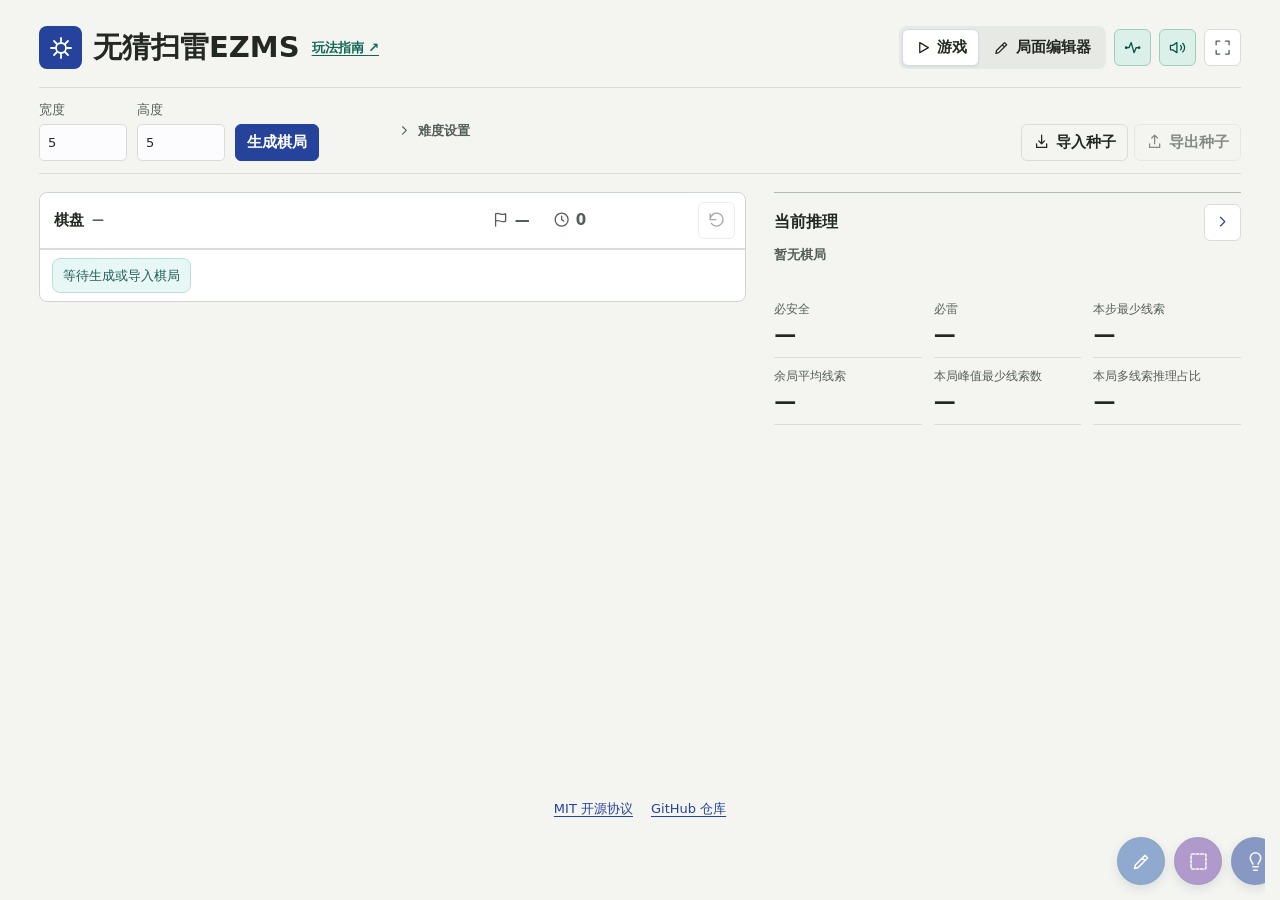
==== commit 1c4f2cdd: "新增玩法指南并调整拖旗预览" ====
--- a/index.html
+++ b/index.html
@@ -6,17 +6,36 @@
   <meta http-equiv="Cache-Control" content="no-store">
   <title>无猜扫雷EZMS</title>
   <link rel="icon" type="image/svg+xml" href="favicon.svg">
-  <link rel="stylesheet" href="styles.css?v=20261128-3">
-  <link rel="stylesheet" href="game-motion.css?v=20261127-2">
-  <script defer src="region-selection.js?v=20261127-8"></script>
-  <script defer src="radial-layout.js?v=20261127-10"></script>
-  <script defer src="engine.js?v=20261128-1"></script>
-  <script defer src="proof-format.js?v=20261128-1"></script>
-  <script defer src="board-input.js?v=20261127-13"></script>
+  <link rel="stylesheet" href="styles.css?v=20261128-13">
+  <link rel="stylesheet" href="game-motion.css?v=20261128-2">
+  <script defer src="selection-expression.js?v=20261128-1"></script>
+  <script defer src="region-selection.js?v=20261128-4"></script>
+  <script defer src="radial-layout.js?v=20261128-3"></script>
+  <script defer src="engine-board.js?v=20261128-1"></script>
+  <script defer src="engine-constraints.js?v=20261128-1"></script>
+  <script defer src="engine-inference.js?v=20261128-1"></script>
+  <script defer src="engine-generation.js?v=20261128-1"></script>
+  <script defer src="engine.js?v=20261128-2"></script>
+  <script defer src="proof-format.js?v=20261128-2"></script>
+  <script defer src="proof-renderer.js?v=20261128-1"></script>
+  <script defer src="model/mark-model.js?v=20261128-1"></script>
+  <script defer src="view/ink-view.js?v=20261128-1"></script>
+  <script defer src="board-input.js?v=20261128-2"></script>
   <script defer src="position-seed.js?v=20261126-3"></script>
   <script defer src="game-feedback.js?v=20261126-8"></script>
   <script defer src="game-fullscreen.js?v=20261126-10"></script>
-  <script defer src="app.js?v=20261128-7"></script>
+  <script defer src="generation-controller.js?v=20261128-1"></script>
+  <script defer src="proof-layout.js?v=20261128-1"></script>
+  <script defer src="game-tool-layout.js?v=20261128-7"></script>
+  <script defer src="game-requests.js?v=20261128-2"></script>
+  <script defer src="model/game-model.js?v=20261128-1"></script>
+  <script defer src="model/editor-model.js?v=20261128-1"></script>
+  <script defer src="view/board-overlays.js?v=20261128-1"></script>
+  <script defer src="view/board-view.js?v=20261128-1"></script>
+  <script defer src="view/reason-view.js?v=20261128-1"></script>
+  <script defer src="view/controls-view.js?v=20261128-1"></script>
+  <script defer src="view/selection-view.js?v=20261128-1"></script>
+  <script defer src="app.js?v=20261128-21"></script>
 </head>
 <body>
   <svg class="symbols" xmlns="http://www.w3.org/2000/svg" aria-hidden="true">
@@ -33,6 +52,7 @@
     <symbol id="pen" viewBox="0 0 24 24"><path d="m4 20 4-1 11-11-3-3L5 16l-1 4Zm9-12 3 3"/></symbol>
     <symbol id="eye" viewBox="0 0 24 24"><path d="M2 12s4-6 10-6 10 6 10 6-4 6-10 6-10-6-10-6Z"/><circle cx="12" cy="12" r="2.5"/></symbol>
     <symbol id="formulaIcon" viewBox="0 0 24 24"><path d="M18 5H6l6 7-6 7h12"/></symbol>
+    <symbol id="selectBoardIcon" viewBox="0 0 24 24"><path d="M5 5l14 14m-9 0h9v-9"/></symbol>
     <symbol id="selectionIcon" viewBox="0 0 24 24"><rect x="3.5" y="3.5" width="17" height="17" rx="1" stroke-dasharray="3 2"/></symbol>
     <symbol id="selectionAddIcon" viewBox="0 0 24 24"><path d="M15 8H4v12h12v-8" stroke-dasharray="2.5 2"/><path d="M20 1v6m-3-3h6"/></symbol>
     <symbol id="selectionSubtractIcon" viewBox="0 0 24 24"><path d="M15 8H4v12h12v-8" stroke-dasharray="2.5 2"/><path d="M17 4h6"/></symbol>
@@ -49,11 +69,14 @@
   <div id="gameViewport">
   <main>
     <header>
-      <h1><span class="game-emblem"><svg class="icon" aria-hidden="true"><use href="#mine"/></svg></span>无猜扫雷EZMS</h1>
+      <div class="game-brand">
+        <h1><span class="game-emblem"><svg class="icon" aria-hidden="true"><use href="#mine"/></svg></span>无猜扫雷EZMS</h1>
+        <a class="guide-link" href="guide.html" target="_blank" rel="noopener" aria-label="玩法指南（在新标签页打开）">玩法指南 <span aria-hidden="true">↗</span></a>
+      </div>
       <div class="header-tools">
         <div class="mode-switch" role="group" aria-label="棋盘模式">
-          <button id="gameMode" type="button" aria-pressed="true"><svg class="icon" aria-hidden="true"><use href="#play"/></svg>游戏</button>
-          <button id="editMode" type="button" aria-pressed="false"><svg class="icon" aria-hidden="true"><use href="#pen"/></svg>局面编辑器</button>
+          <button id="gameMode" type="button" aria-label="游戏" aria-pressed="true"><svg class="icon" aria-hidden="true"><use href="#play"/></svg>游戏</button>
+          <button id="editMode" type="button" aria-label="局面编辑器" aria-pressed="false"><svg class="icon" aria-hidden="true"><use href="#pen"/></svg>局面编辑器</button>
         </div>
         <button id="motionToggle" class="icon-button" type="button" aria-label="动画效果" aria-pressed="true" title="关闭动画效果"><svg class="icon" aria-hidden="true"><use href="#motionIcon"/></svg></button>
         <button id="soundToggle" class="icon-button" type="button" aria-label="反馈音效" aria-pressed="true" title="关闭反馈音效"><svg class="icon" aria-hidden="true"><use href="#volumeOn"/></svg></button>
@@ -187,7 +210,7 @@
     <button type="button" id="reasonMenu" class="orb launcher" title="推理工具" aria-label="推理工具" aria-expanded="false" aria-controls="reasonFlower"><svg class="icon" aria-hidden="true"><use href="#hintIcon"/></svg></button>
   </nav>
   <div id="reasonFlower" class="radial flower" role="group" aria-label="推理工具" inert>
-    <svg class="radial-track" viewBox="-134 -138 268 240" aria-hidden="true"><defs><linearGradient id="reasonArc" gradientUnits="userSpaceOnUse" x1="-138" y1="0" x2="138" y2="0"><stop stop-color="#4d78ec"/><stop offset=".5" stop-color="#7758d2"/><stop offset="1" stop-color="#ce6260"/></linearGradient></defs><path id="reasonTrack" pathLength="1" stroke="url(#reasonArc)"/></svg>
+    <svg class="radial-track" viewBox="-134 -138 268 240" aria-hidden="true"><defs><linearGradient id="reasonArc" gradientUnits="userSpaceOnUse" x1="-66" y1="0" x2="66" y2="0"><stop stop-color="#4d78ec"/><stop offset=".5" stop-color="#7758d2"/><stop offset="1" stop-color="#ce6260"/></linearGradient></defs><path id="reasonTrack" pathLength="1" stroke="url(#reasonArc)"/></svg>
     <button type="button" id="focus" class="orb petal" aria-pressed="false"><svg class="icon" aria-hidden="true"><use href="#hintIcon"/></svg><span>显示线索</span></button>
     <button type="button" id="hint" class="orb petal" aria-pressed="false"><svg class="icon" aria-hidden="true"><use href="#formulaIcon"/></svg><span>显示推导</span></button>
     <button type="button" id="answers" class="orb petal" aria-pressed="false"><svg class="icon" aria-hidden="true"><use href="#eye"/></svg><span>答案</span></button>
--- a/styles.css
+++ b/styles.css
@@ -65,7 +65,7 @@
 .counter { display: inline-flex; justify-content: center; align-items: center; gap: 5px; min-width: 54px; color: var(--muted); font-variant-numeric: tabular-nums; }
 .counter b { min-width: 3ch; text-align: start; }
 .icon-button { width: 37px; padding: 0; color: var(--muted); }
-.axis { display: grid; place-items: center; color: var(--muted); font-weight: 700; }
+.axis { display: grid; place-items: center; min-width: 0; min-height: 0; padding: 0; border: 0; color: var(--muted); background: transparent; font-weight: 700; }
 .cell { min-width: 0; min-height: 0; padding: 0; border: 1px solid #adbbb4; font-weight: 800; font-variant-numeric: tabular-nums; user-select: none; touch-action: manipulation; }
 .cell.covered { background: #cbd8d2; border-bottom: 2px solid #a7b8af; }
 .cell.edit-mine { color: #9c2440; background: #f5d8df; border-color: #c98d9c; }
@@ -83,9 +83,19 @@
 .cell.n6 { color: #0c7178; }
 .cell.n7 { color: #433d32; }
 .cell.n8 { color: #60696b; }
-.cell.clue, .clue-total { outline: 2px solid var(--amber); outline-offset: -2px; background: #fff1c8; }
+.cell.clue { outline: 2px solid var(--amber); outline-offset: -2px; background: #fff1c8; }
 .cell:focus-visible { z-index: 1; outline: 2px solid #143e96; outline-offset: -2px; }
-#totalMines { border-radius: 4px; }
+#totalMines { display: inline-block; position: relative; isolation: isolate; margin-inline: 6px; white-space: nowrap; }
+#totalMines:is(.clue-total,.proof-hover)::before {
+  content: "";
+  position: absolute;
+  inset: -5px -6px;
+  z-index: -1;
+  border: 2px solid var(--amber);
+  border-radius: 5px;
+  background: #fff1c8;
+  pointer-events: none;
+}
 aside { min-width: 0; }
 aside section { border-top: 2px solid #b0c2b9; padding-top: 11px; }
 aside section + section { margin-top: 20px; }
@@ -176,10 +186,17 @@
 .mark-history { display: flex; gap: 3px; }
 .is-inactive { visibility: hidden; pointer-events: none; }
 .reason-status { padding: 8px 0; }
-aside .proof-pane { padding: 0; border: 1px solid var(--line); border-radius: 8px; background: var(--paper); }
-.panel-head { min-height: 55px; padding: 6px 8px 6px 12px; border-bottom: 1px solid var(--line); display: flex; justify-content: space-between; align-items: center; }
+#gameViewport .proof-pane { display: flex; flex-direction: column; overflow: hidden; }
+aside .proof-pane {
+  padding: 0;
+  max-height: max(102px, calc(100dvh - var(--proof-start, 0px) - max(12px, env(safe-area-inset-bottom))));
+  border: 1px solid var(--line);
+  border-radius: 8px;
+  background: var(--paper);
+}
+.panel-head { flex: none; min-height: 55px; padding: 6px 8px 6px 12px; border-bottom: 1px solid var(--line); display: flex; justify-content: space-between; align-items: center; }
 .panel-head h2 { margin: 0; }
-.proof { margin: 0; max-height: var(--stage); min-height: 45px; overflow: auto; overscroll-behavior: contain; }
+.proof { margin: 0; min-height: 0; overflow: auto; overscroll-behavior: contain; }
 .proof-pending { margin: 12px; color: var(--muted); }
 .proof-card { border: 0; border-radius: 0; }
 .proof-top { padding: 8px 12px; }
@@ -242,6 +259,8 @@
 }
 .site-footer a { color: var(--action); text-underline-offset: 3px; }
 header { padding-bottom: 18px; }
+.game-brand { display: flex; flex-wrap: wrap; align-items: center; gap: 6px 12px; min-width: 0; }
+.guide-link { color: var(--green); font-size: 13px; font-weight: 650; padding-block: 6px; text-underline-offset: 3px; white-space: nowrap; }
 h1 { font-size: 29px; font-weight: 850; }
 .game-emblem { display: grid; place-items: center; width: 43px; height: 43px; border-radius: 8px; color: #fff; background: var(--action); }
 h1 .game-emblem .icon { width: 24px; height: 24px; color: inherit; }
@@ -323,6 +342,11 @@
   margin: 0 auto;
 }
 .axis { font-size: max(10px, calc(var(--pitch) * .185)); }
+.axis:disabled { opacity: 1; }
+.axis > .icon { width: clamp(14px, calc(var(--axis) * .55), 23px); height: auto; aspect-ratio: 1; }
+.board:not(.selecting) .axis > .icon { visibility: hidden; }
+.board.selecting .axis:not(:disabled) { color: #6232a0; background: #eee4fa; }
+.board.selecting .axis:not(:disabled):is(:hover,:focus-visible) { background: #e2d0f6; }
 .cell { --press: .92; border-radius: max(2px, calc(var(--tile) * .09)); font-size: max(5px, calc(var(--tile) * .375)); }
 .cell .icon { width: min(80%, calc(var(--tile) * .375)); height: min(80%, calc(var(--tile) * .375)); }
 .cell.covered { background: #c6d0e4; border: 1px solid #98a7c1; box-shadow: inset 0 -3px #aab8d2; }
@@ -441,7 +465,7 @@
   .header-tools .icon-button { flex: none; width: 34px; }
   .board-head .icon-button { width: 32px; min-height: 32px; }
 }
-/* Match the layout used by syncReasonLayout(), including phones in landscape. */
+/* Match the layout used by syncProofLayout(), including phones in landscape. */
 @media (max-width: 760px), (pointer: coarse) and (max-width: 1000px) {
   :root:not([data-fullscreen-mode]) .layout {
     --stage: max(180px, calc(100dvh - 400px));
@@ -457,22 +481,31 @@
 
 #gameViewport > .proof-pane {
   position: fixed;
-  z-index: 9;
-  inset: max(var(--proof-top, 12px), env(safe-area-inset-top)) auto auto max(12px, env(safe-area-inset-left));
-  display: flex;
-  flex-direction: column;
-  width: min(560px, calc(100% - max(12px, env(safe-area-inset-left)) - max(var(--proof-right, 12px), env(safe-area-inset-right))));
-  max-height: min(max(110px, 55dvh), var(--proof-room, 55dvh));
+  z-index: 6;
+  --proof-inset-top: max(var(--proof-top, 12px), env(safe-area-inset-top));
+  --proof-body-room: 24px;
+  --proof-heading-min: 30px;
+  --proof-space-below-top: calc(100dvh - var(--proof-inset-top));
+  --proof-inset-bottom: max(env(safe-area-inset-bottom),
+    clamp(4px, calc(var(--proof-space-below-top) - var(--proof-heading-min) - var(--proof-body-room)), 12px));
+  --proof-height: min(var(--proof-room, 100dvh), calc(var(--proof-space-below-top) - var(--proof-inset-bottom)));
+  --proof-heading-height: clamp(var(--proof-heading-min), calc(var(--proof-height) - var(--proof-body-room)), 55px);
+  inset: var(--proof-inset-top) auto auto max(var(--proof-left, 12px), env(safe-area-inset-left));
+  width: min(560px, calc(100% - max(var(--proof-left, 12px), env(safe-area-inset-left)) - max(var(--proof-right, var(--proof-edge, 12px)), env(safe-area-inset-right))));
+  max-height: var(--proof-height);
   border: 1px solid var(--line);
   border-radius: 8px;
   background: var(--paper);
   box-shadow: 0 8px 28px #182c4633;
-  overflow: hidden;
-}
-#gameViewport > .proof-pane .panel-head { flex: none; }
-#gameViewport > .proof-pane .proof { min-height: 0; max-height: none; }
-#gameViewport > .proof-pane.under-tools { z-index: 6; }
-#gameViewport > .proof-pane.under-tools .panel-head { flex-direction: row-reverse; }
+}
+#gameViewport > .proof-pane.proof-close-left .panel-head { flex-direction: row-reverse; }
+#gameViewport > .proof-pane .panel-head { min-height: var(--proof-heading-height); padding-block: 0; }
+#gameViewport > .proof-pane #closeProof {
+  min-height: clamp(28px, calc(var(--proof-heading-height) - 12px), 37px);
+  position: relative;
+}
+#gameViewport > .proof-pane.proof-close-compact #closeProof { width: 28px; min-height: 28px; }
+
 .radial {
   position: fixed;
   z-index: 7;
@@ -519,15 +552,12 @@
 /* Concrete formula element hover: blue border plus the requested green line
    shadow. This rule wins over answer/deduction colors while the pointer is on
    a formula element. */
-#totalMines.proof-hover {
-  z-index: 3;
-  outline: 3px solid #2466cf !important;
-  outline-offset: -3px;
-  border-color: #2466cf !important;
+#totalMines.proof-hover { color: #153e79; }
+#totalMines.proof-hover::before {
+  border: 3px solid #2466cf;
   background:
     repeating-linear-gradient(135deg, #16897142 0 2px, transparent 2px 7px),
-    #cfe3ff !important;
-  color: #153e79;
+    #cfe3ff;
   box-shadow: inset 0 0 0 1px #ffffffbd, 0 0 0 3px #2466cf38;
 }
 .board-proof :is(.positive,.selection-positive) { fill: #a975e9; fill-opacity: .38; }
@@ -611,8 +641,32 @@
 }
 [data-fullscreen-mode] .board-scroll { min-height: 0; }
 
-@media (max-height: 270px) {
-  [data-fullscreen-mode] #reasonFlower.expanded { z-index: 11; }
+[data-fullscreen-mode] #reasonFlower.expanded.over-header,
+[data-fullscreen-mode] .tool-dock:has(#reasonMenu.is-open.over-header) { z-index: 11; }
+
+@media (max-width: 260px), (max-width: 360px) and (max-height: 240px), (max-width: 520px) and (max-height: 180px) {
+  #reasonFlower .petal { --diameter: 44px; padding: 0; font-size: 10px; }
+  /* Leave a continuous area to the right for the hint arc. */
+  [data-fullscreen-mode] .tool-dock { left: max(8px, var(--safe-left)); right: auto; flex-direction: column; }
+  [data-fullscreen-mode] #reasonMenu { position: absolute; left: calc(var(--diameter) + 9px); bottom: 0; }
+  [data-fullscreen-mode] #gameViewport > .proof-pane.proof-close-left { --proof-edge: 4px; }
+  [data-fullscreen-mode] #gameViewport > .proof-pane.proof-close-left .panel-head { flex-direction: row; padding-inline-end: 0; }
+}
+
+@media (max-width: 260px), (max-width: 520px) and (max-height: 300px) {
+  [data-fullscreen-mode] .game-brand { display: none; }
+  [data-fullscreen-mode] .header-tools { --header-button-width: clamp(28px, calc((100dvw - 46px) / 5), 34px); gap: 4px; }
+  [data-fullscreen-mode] .header-tools .icon-button { width: var(--header-button-width); }
+  [data-fullscreen-mode] .header-tools .mode-switch button { min-width: var(--header-button-width); font-size: 0; gap: 0; }
+  [data-fullscreen-mode] .header-tools .mode-switch .icon { display: block; }
+}
+
+@media (max-width: 260px) {
+  /* Keep the controls compact at this width as the window grows taller. */
+  [data-fullscreen-mode] header { min-height: 0; padding-block: max(2px, var(--safe-top)) 3px; }
+  [data-fullscreen-mode] .header-tools :is(.icon-button, .mode-switch button) { min-height: 28px; }
+  [data-fullscreen-mode] .tool-dock .launcher { --diameter: 36px; }
+  [data-fullscreen-mode] .tool-dock { gap: 5px; --dock-bottom: max(5px, var(--safe-bottom)); }
 }
 
 @media (max-height: 500px) {
@@ -628,3 +682,81 @@
   [data-fullscreen-mode] .layout:not(.reason-collapsed) .board-scroll { --board-pitch-limit: min(14cqw, calc(var(--stage) * .16)); }
   [data-fullscreen-mode] .current-metrics { grid-template-columns: repeat(2, minmax(0,1fr)); }
 }
+
+/* 手机打开推导时，把屏幕留给两个可独立滚动的区域。 */
+:root:has(#gameViewport.mobile-proof-split) {
+  --split-dock-gap: 6px;
+  --split-dock-size: 44px;
+  --split-dock-width: calc(3 * var(--split-dock-size) + 2 * var(--split-dock-gap));
+  overflow: hidden;
+  scrollbar-gutter: auto;
+}
+#gameViewport.mobile-proof-split {
+  position: fixed;
+  z-index: 7;
+  inset: 0;
+  width: auto;
+  height: 100dvh;
+  max-width: none;
+  margin: 0;
+  padding: env(safe-area-inset-top) env(safe-area-inset-right)
+    env(safe-area-inset-bottom) env(safe-area-inset-left);
+  overflow: hidden;
+  background: var(--paper);
+}
+#gameViewport.mobile-proof-split > main {
+  display: grid;
+  grid-template: repeat(2, minmax(0, 1fr)) / minmax(0, 1fr);
+  height: 100%;
+  min-height: 0;
+  max-width: none;
+  margin: 0;
+  padding: 0;
+}
+.mobile-proof-split > main > :is(header, .setup-bar, .site-footer),
+.mobile-proof-split .reason-slot { display: none; }
+#gameViewport.mobile-proof-split .layout {
+  grid-template: minmax(0, 1fr) / minmax(0, 1fr);
+  align-items: stretch;
+}
+.mobile-proof-split .game {
+  display: grid;
+  grid-template: auto minmax(0, 1fr) fit-content(34%) / minmax(0, 1fr);
+  border-radius: 0;
+}
+.mobile-proof-split .board-head {
+  min-height: 42px;
+  padding-block: 3px;
+}
+.mobile-proof-split .mark-history.is-inactive { display: none; }
+.mobile-proof-split .board-footer {
+  min-height: calc(var(--split-dock-size) + 2 * var(--split-dock-gap));
+  align-items: center;
+  overflow: auto;
+  padding: 4px calc(var(--split-dock-width) + 2 * var(--split-dock-gap)) 4px 8px;
+}
+.mobile-proof-split .board-scroll {
+  --board-pad-top: 8px;
+  --board-pad-bottom: 10px;
+  container-type: size;
+  min-height: 0;
+  max-height: none;
+  overscroll-behavior: contain;
+}
+.mobile-proof-split .board {
+  --board-height: 100cqh;
+}
+.mobile-proof-split .board:not(.writing-ink, .flag-dragging) .cell.open { touch-action: pan-x pan-y; }
+:root:has(.mobile-proof-split) .tool-dock {
+  gap: var(--split-dock-gap);
+  right: calc(env(safe-area-inset-right) + var(--split-dock-gap));
+  bottom: calc((100% + env(safe-area-inset-bottom) - env(safe-area-inset-top)) / 2 + var(--split-dock-gap));
+}
+:root:has(.mobile-proof-split) .tool-dock .launcher { --diameter: var(--split-dock-size); }
+@media (orientation: landscape) {
+  #gameViewport.mobile-proof-split > main { grid-template: minmax(0, 1fr) / repeat(2, minmax(0, 1fr)); }
+  :root:has(.mobile-proof-split) .tool-dock {
+    right: calc((100% + env(safe-area-inset-right) - env(safe-area-inset-left)) / 2 + var(--split-dock-gap));
+    bottom: calc(env(safe-area-inset-bottom) + var(--split-dock-gap));
+  }
+}
--- a/game-motion.css
+++ b/game-motion.css
@@ -36,6 +36,13 @@
   transform: translate(-50%,-50%) translate(var(--x,0px),var(--y,0px)) scale(1);
 }
 .radial.expanded .orb:disabled { opacity: .52; }
+/* Interactive targets must stay at the positions used to clear the floating close button. */
+#gameViewport:has(> .proof-pane.is-open) > #reasonFlower { transition: none; }
+#gameViewport:has(> .proof-pane.is-open) > #reasonFlower .petal,
+#gameViewport:has(> .proof-pane.is-open) #toolDock #reasonMenu,
+#gameViewport.mobile-proof-split #reasonMenu:not(.is-open) {
+  transition-property: opacity, background-color, border-color, color;
+}
 .radial-track { opacity: 0; scale: .68; transition: scale var(--fan-time) var(--glide), opacity 210ms ease; }
 .radial.expanded .radial-track { opacity: .8; scale: 1; }
 
@@ -58,6 +65,7 @@
   visibility: hidden;
   pointer-events: none;
 }
+#gameViewport > .proof-pane { translate: none; transition-property: opacity, visibility; }
 [data-collapse-reason] .icon, #openReasonPanel .icon, #difficultyToggle .icon {
   transition: rotate var(--panel-time) var(--glide);
 }
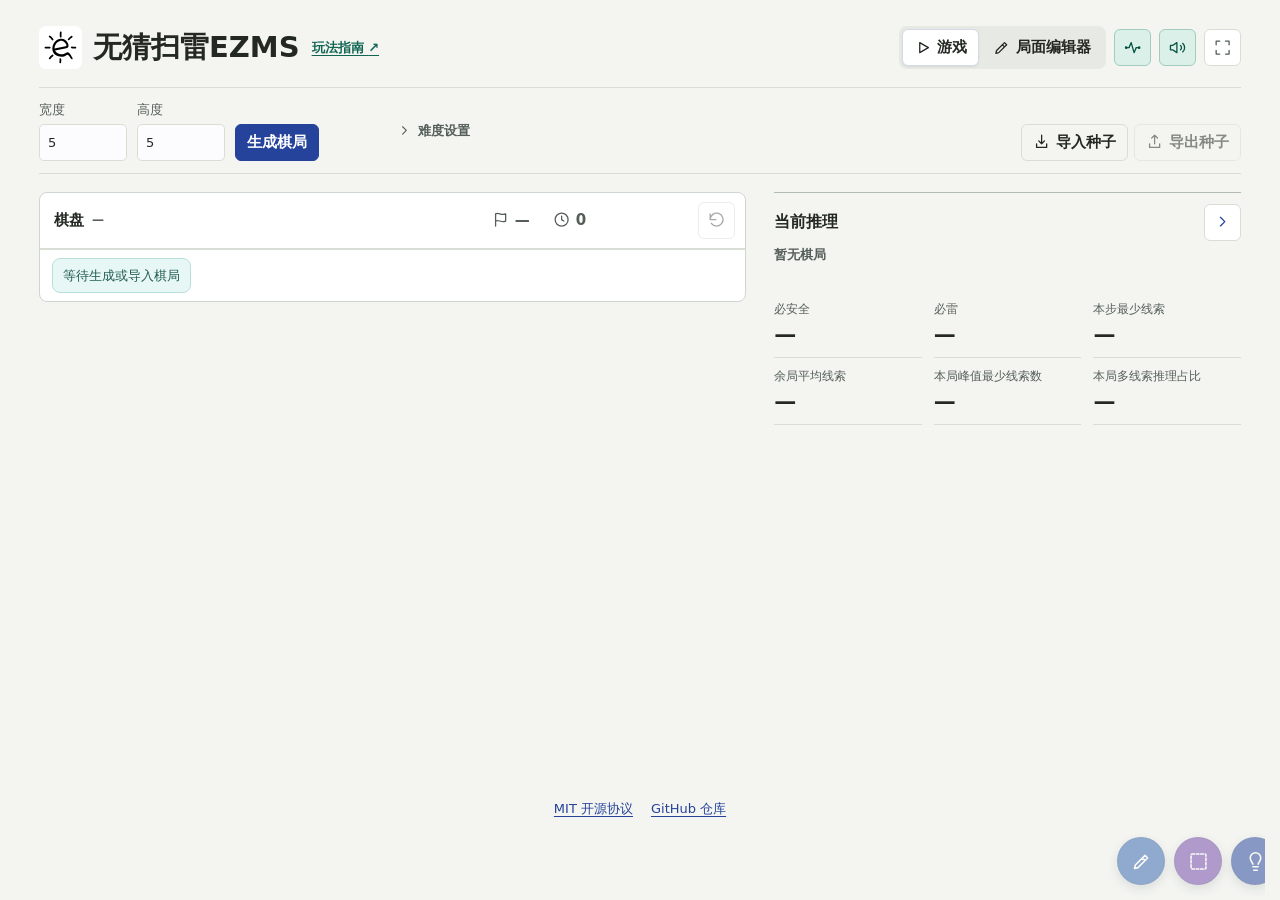
==== commit 306eff38: "更新手绘扫雷图标并圆滑字形转折" ====
--- a/index.html
+++ b/index.html
@@ -5,8 +5,8 @@
   <meta name="viewport" content="width=device-width, initial-scale=1, viewport-fit=cover">
   <meta http-equiv="Cache-Control" content="no-store">
   <title>无猜扫雷EZMS</title>
-  <link rel="icon" type="image/svg+xml" href="favicon.svg">
-  <link rel="stylesheet" href="styles.css?v=20261128-13">
+  <link rel="icon" type="image/svg+xml" href="favicon.svg?v=11">
+  <link rel="stylesheet" href="styles.css?v=20261128-14">
   <link rel="stylesheet" href="game-motion.css?v=20261128-2">
   <script defer src="selection-expression.js?v=20261128-1"></script>
   <script defer src="region-selection.js?v=20261128-4"></script>
@@ -70,7 +70,7 @@
   <main>
     <header>
       <div class="game-brand">
-        <h1><span class="game-emblem"><svg class="icon" aria-hidden="true"><use href="#mine"/></svg></span>无猜扫雷EZMS</h1>
+        <h1><img class="game-emblem" src="favicon.svg?v=11" alt="" width="43" height="43">无猜扫雷EZMS</h1>
         <a class="guide-link" href="guide.html" target="_blank" rel="noopener" aria-label="玩法指南（在新标签页打开）">玩法指南 <span aria-hidden="true">↗</span></a>
       </div>
       <div class="header-tools">
--- a/styles.css
+++ b/styles.css
@@ -262,8 +262,7 @@
 .game-brand { display: flex; flex-wrap: wrap; align-items: center; gap: 6px 12px; min-width: 0; }
 .guide-link { color: var(--green); font-size: 13px; font-weight: 650; padding-block: 6px; text-underline-offset: 3px; white-space: nowrap; }
 h1 { font-size: 29px; font-weight: 850; }
-.game-emblem { display: grid; place-items: center; width: 43px; height: 43px; border-radius: 8px; color: #fff; background: var(--action); }
-h1 .game-emblem .icon { width: 24px; height: 24px; color: inherit; }
+.game-emblem { display: block; flex: none; width: 43px; height: 43px; }
 .header-tools { display: flex; flex-wrap: wrap; gap: 8px; align-items: center; }
 .mode-switch { flex-wrap: nowrap; gap: 2px; padding: 3px; background: #e7eae4; border-radius: 8px; }
 .mode-switch button { min-height: 34px; background: transparent; border-color: transparent; white-space: nowrap; }
